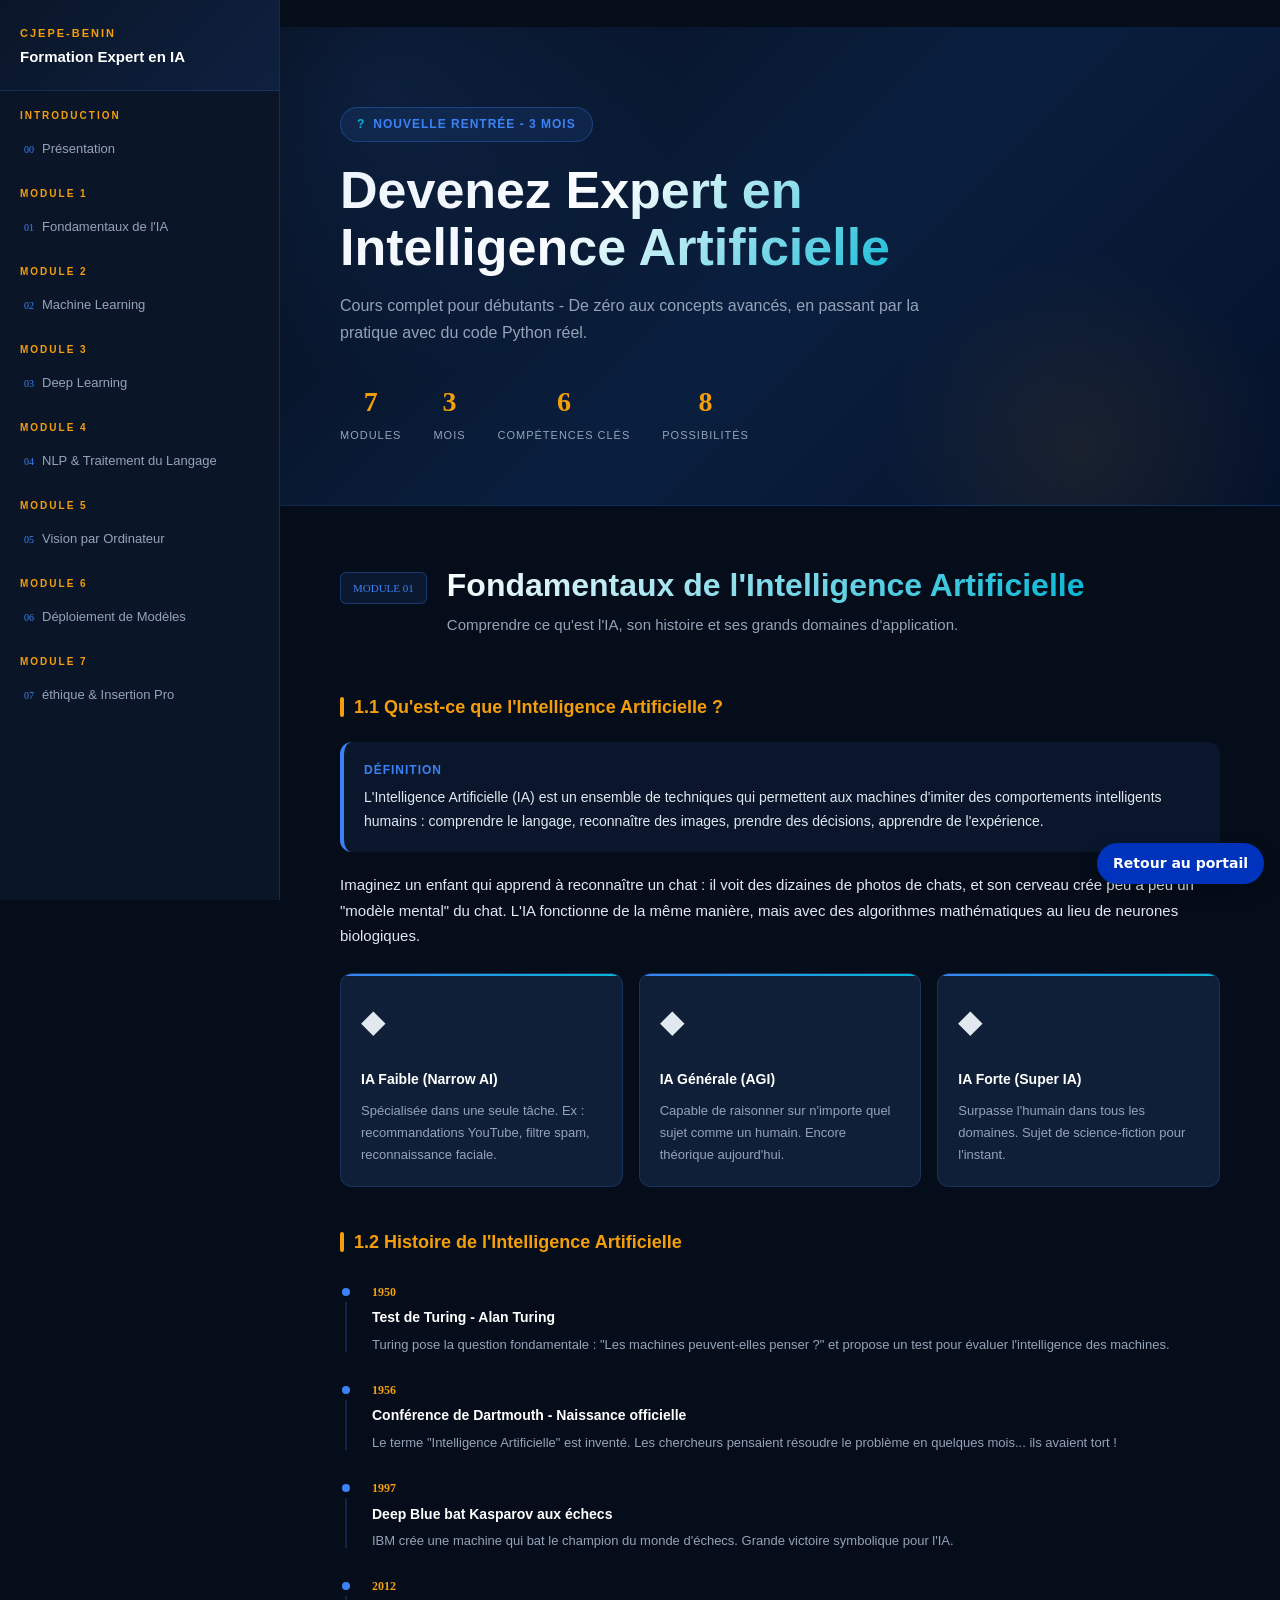
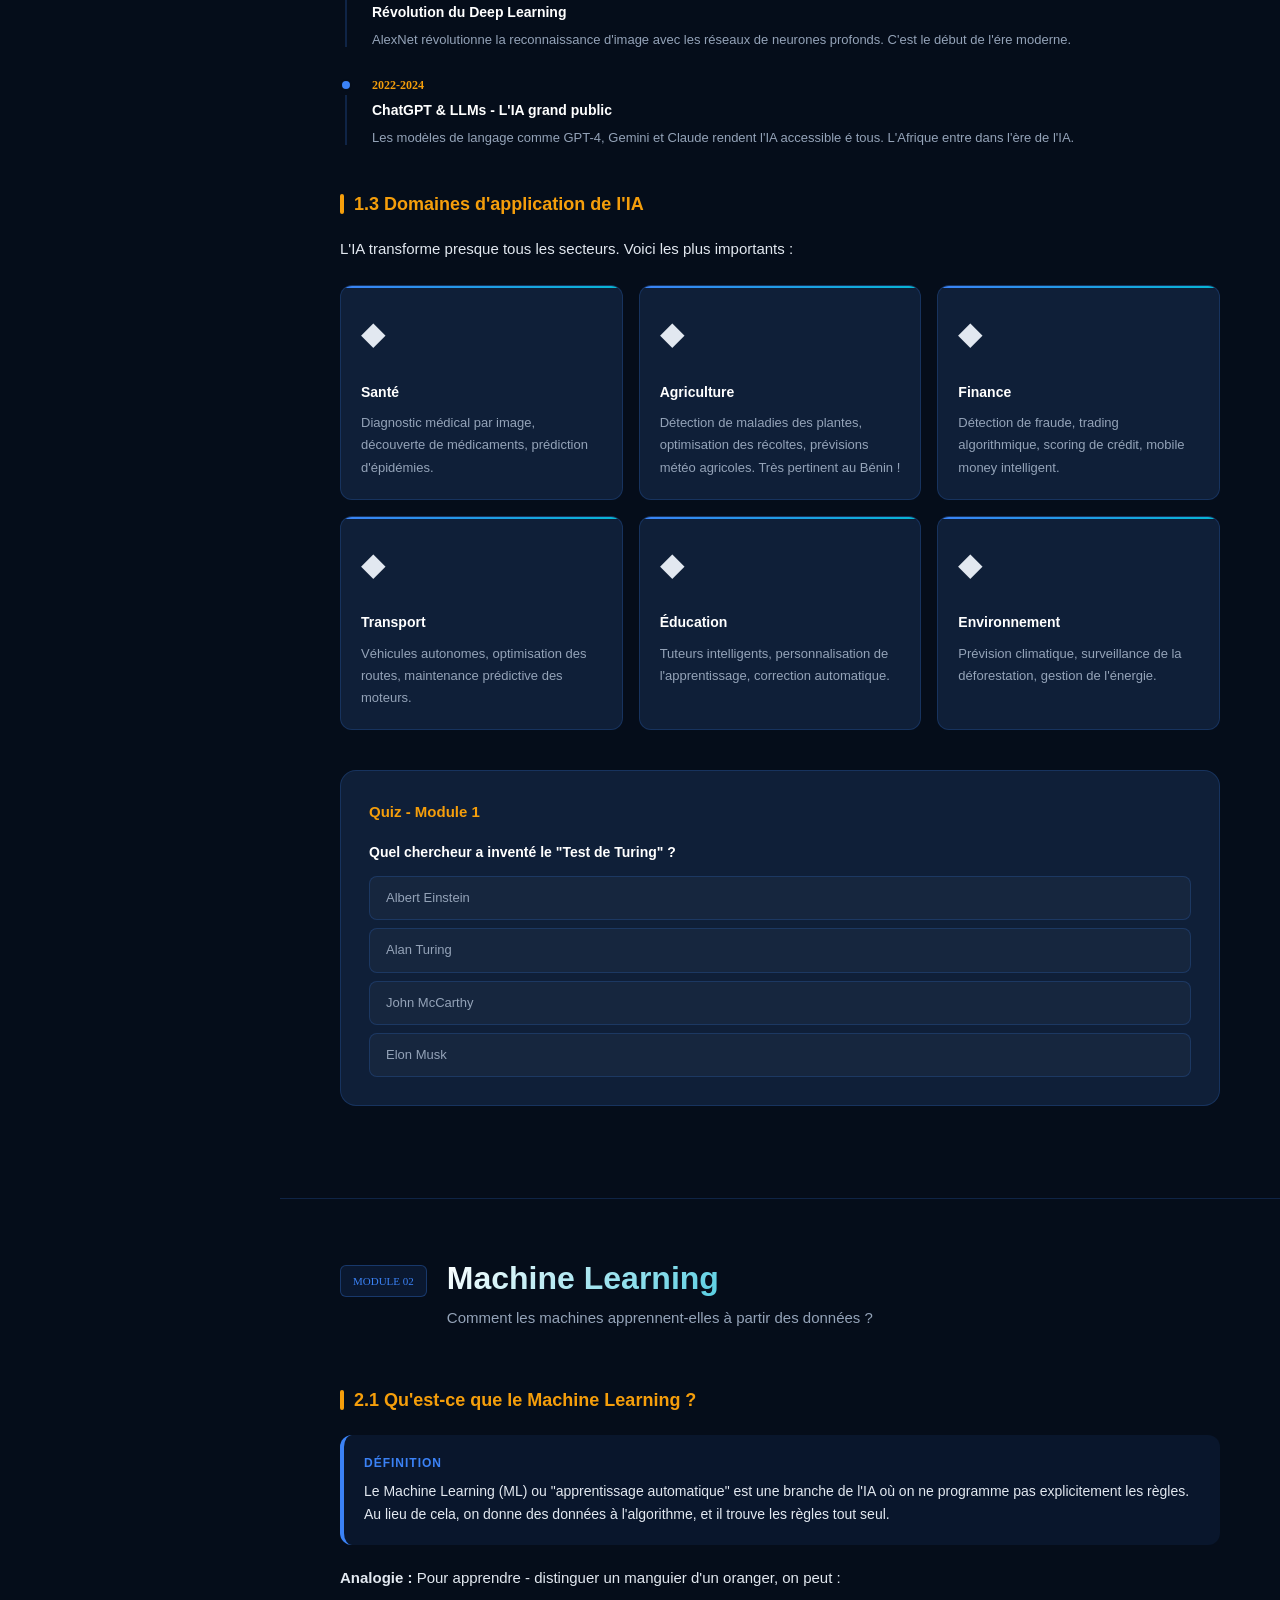
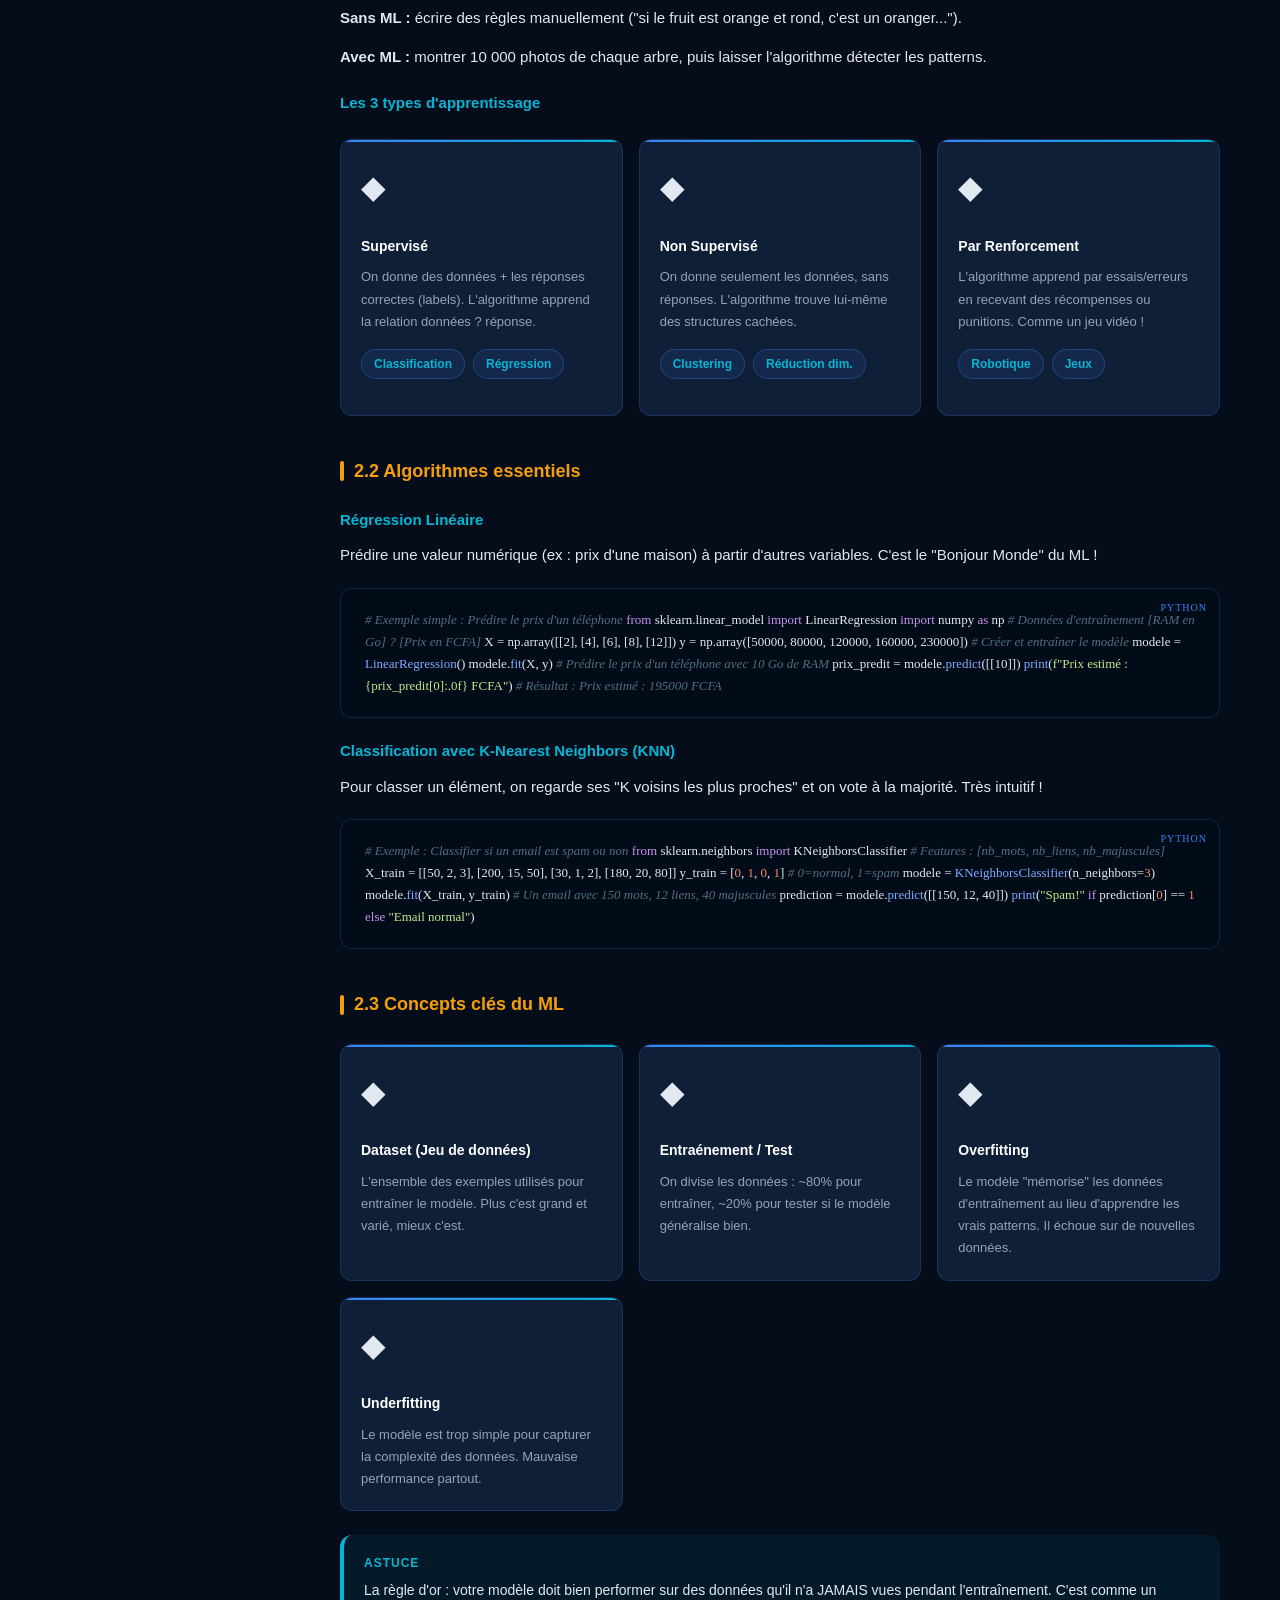
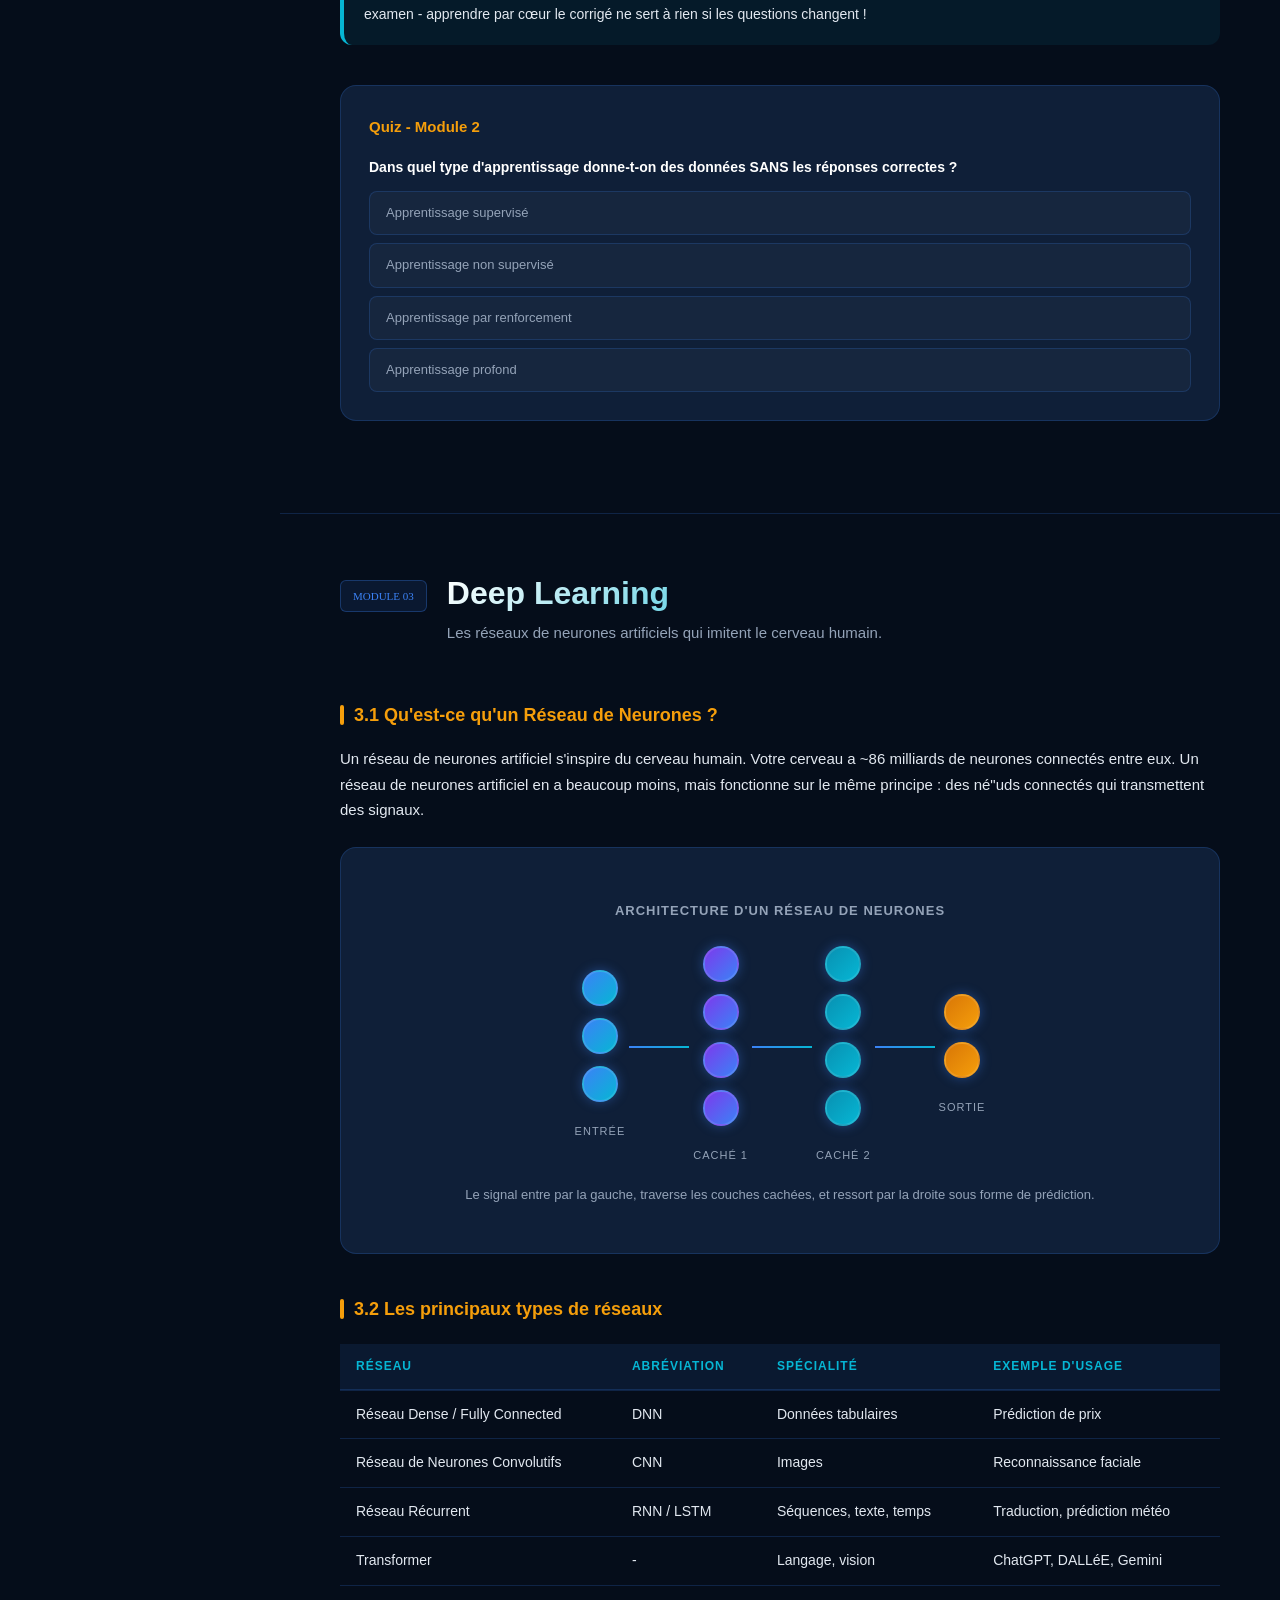
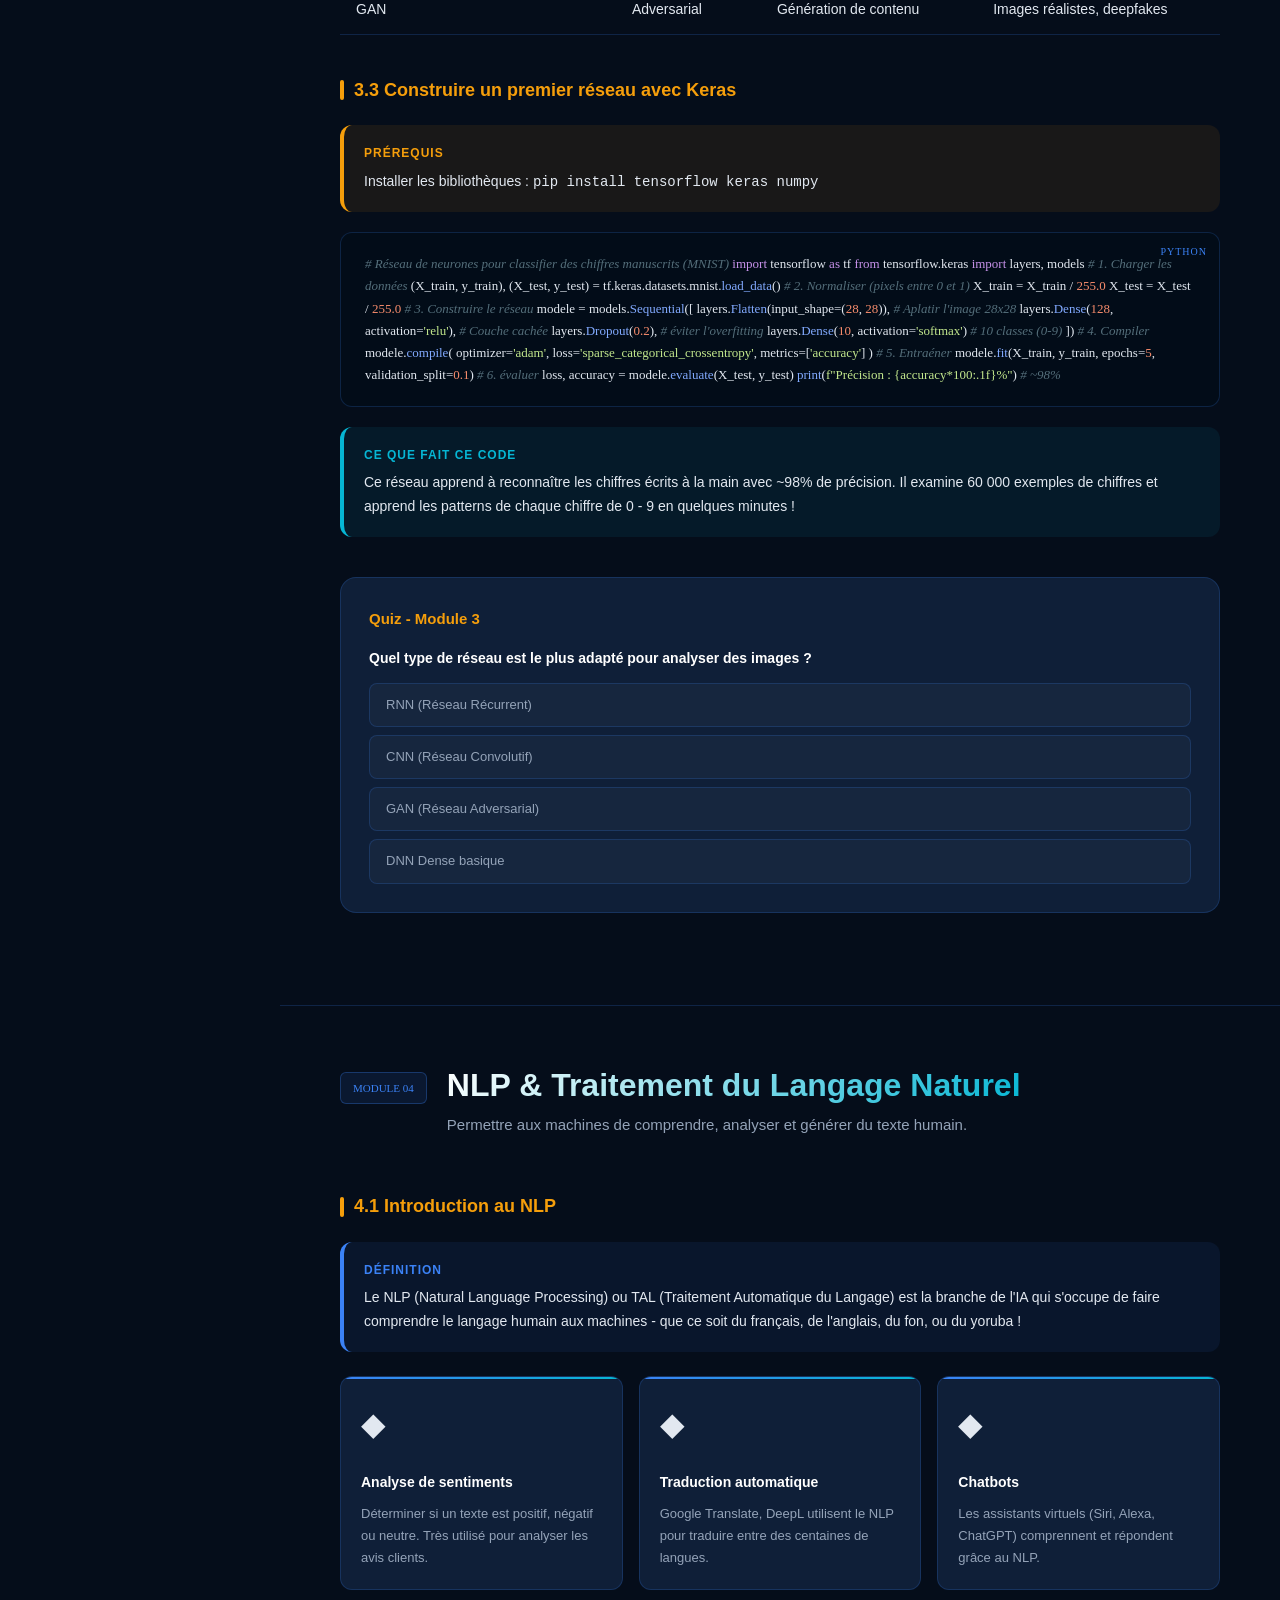
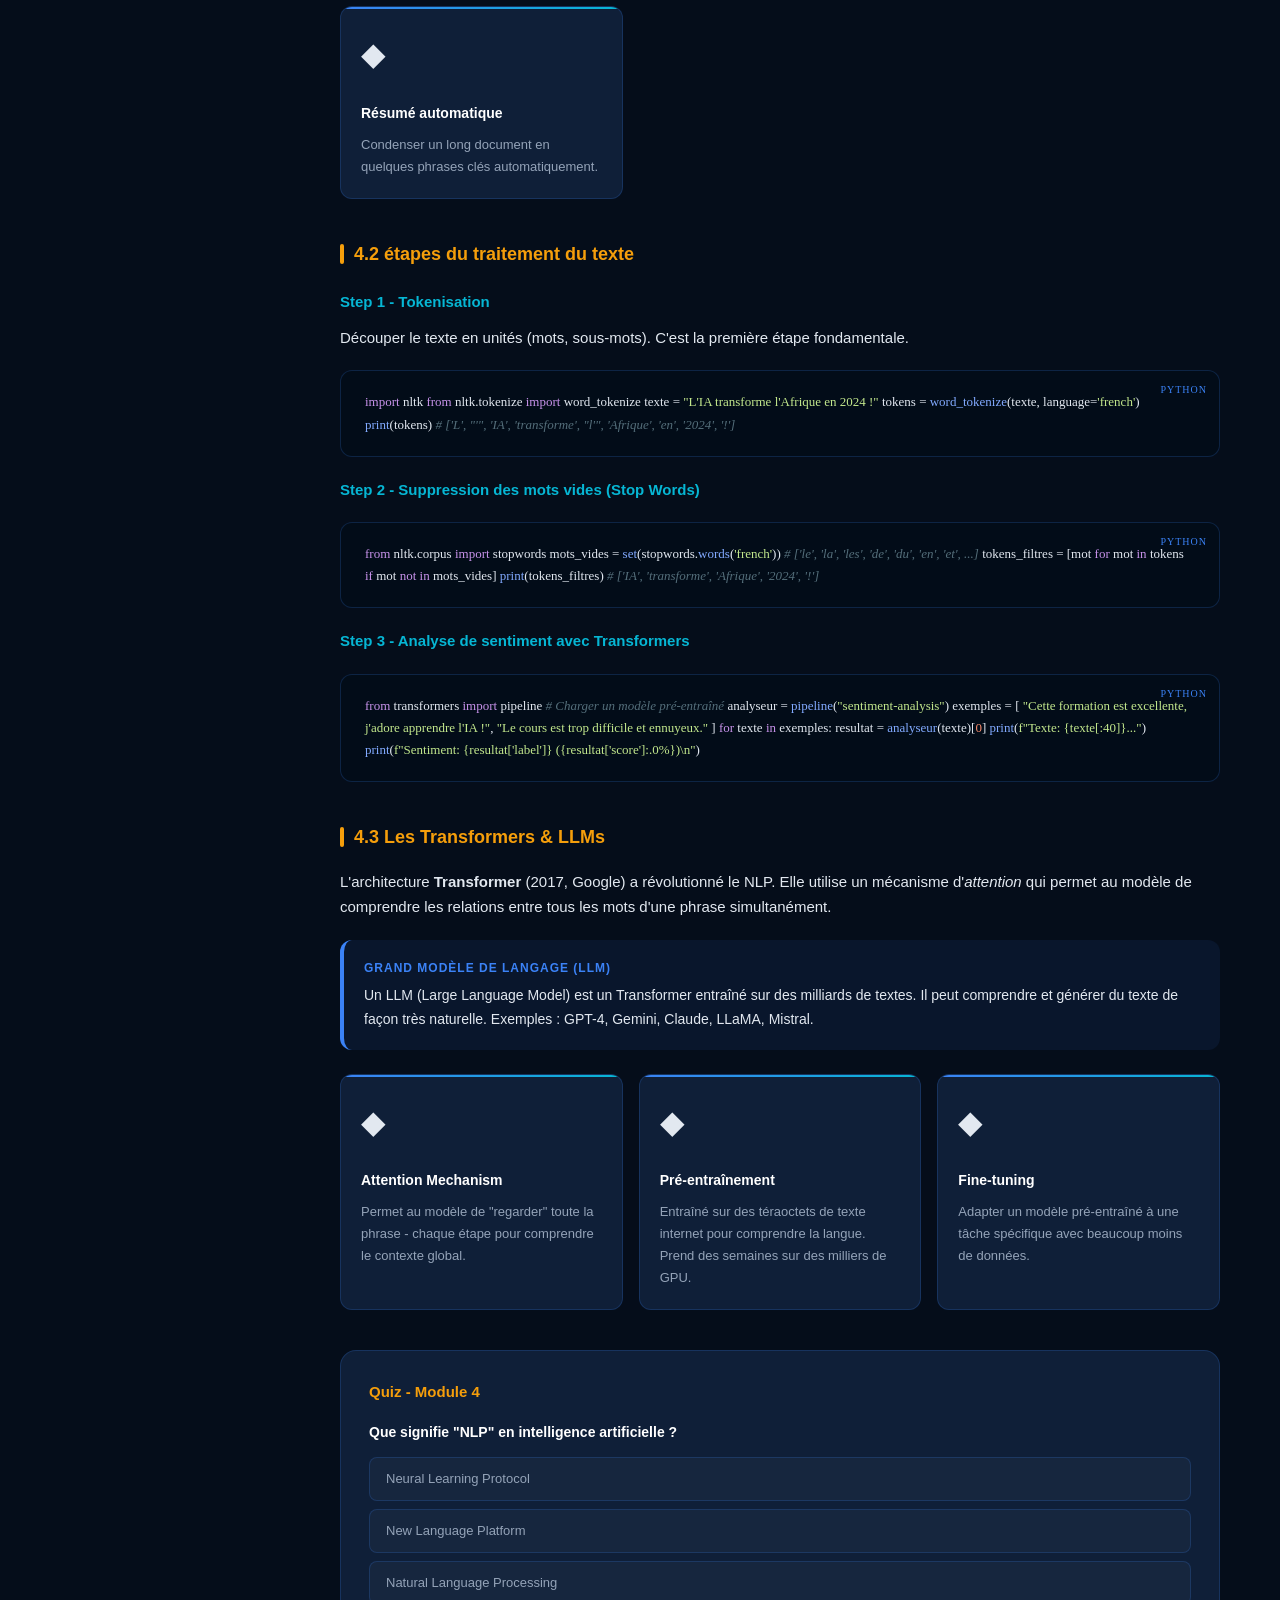
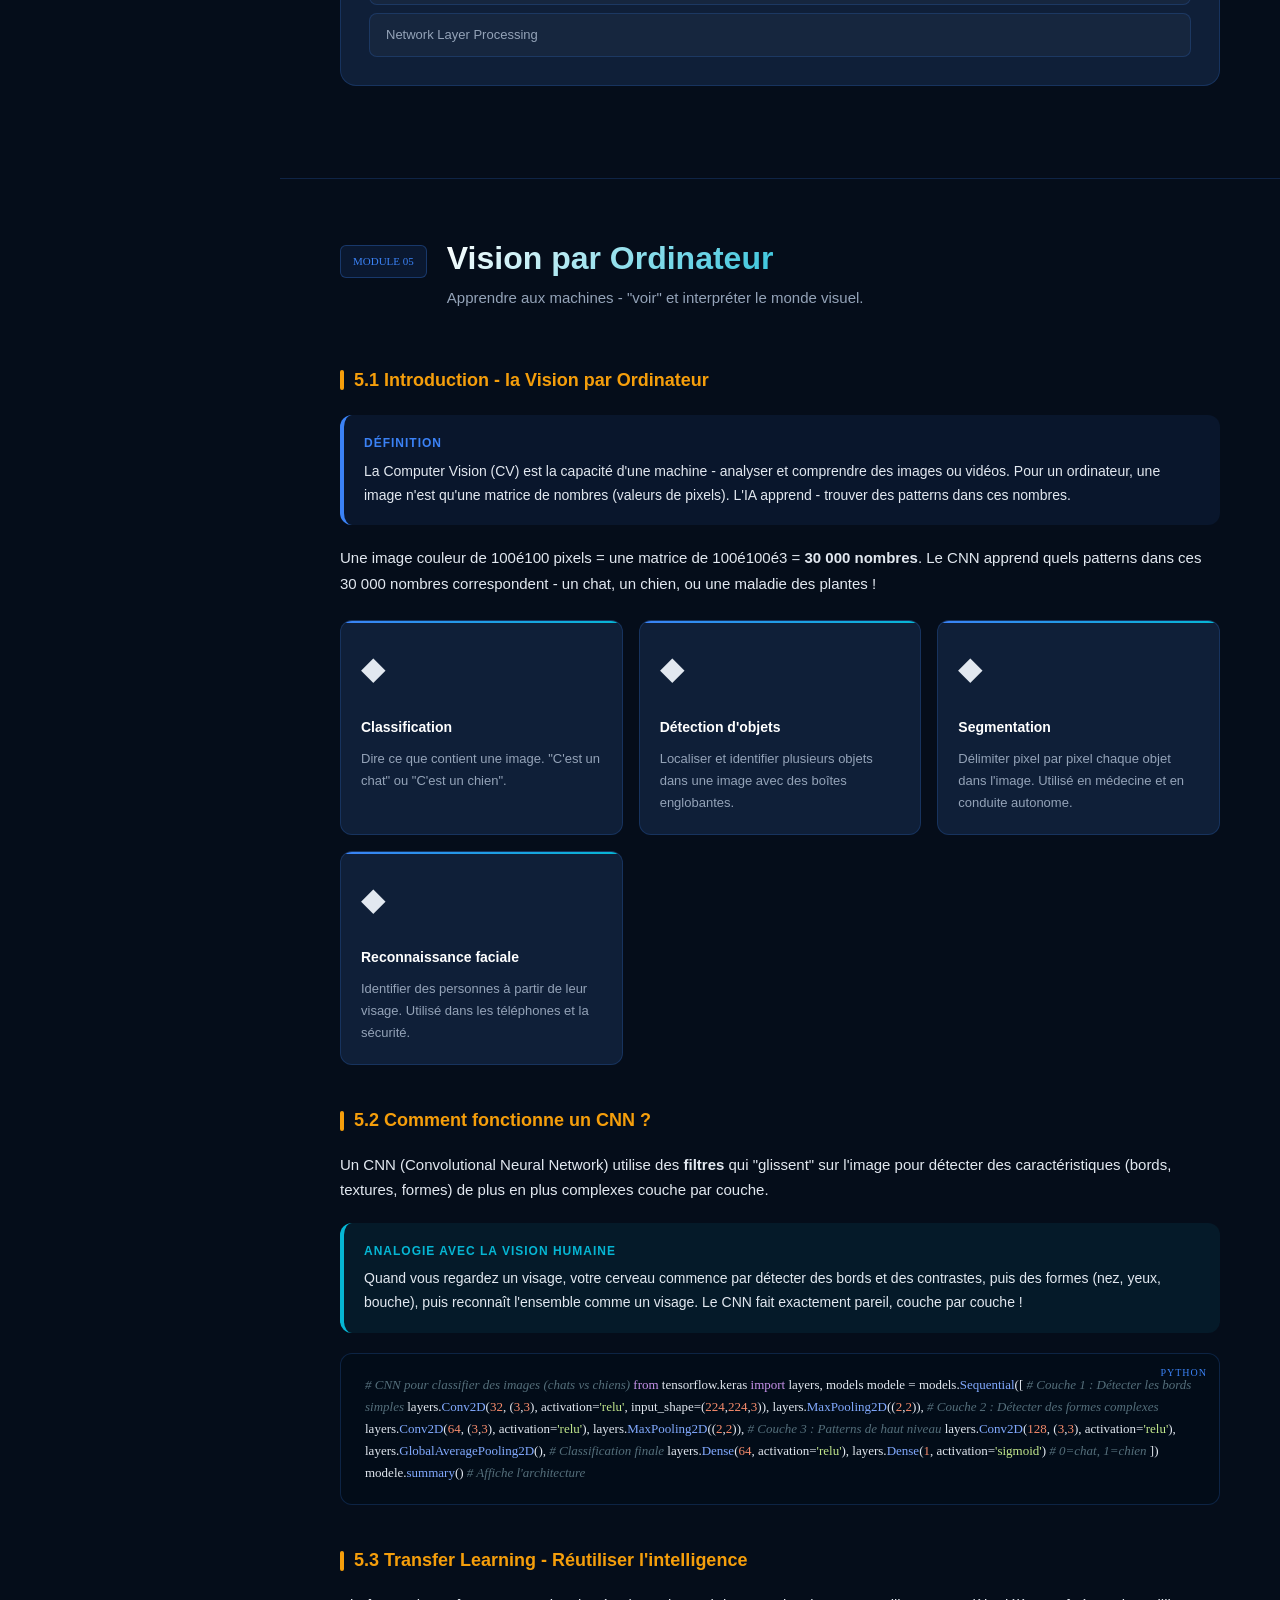
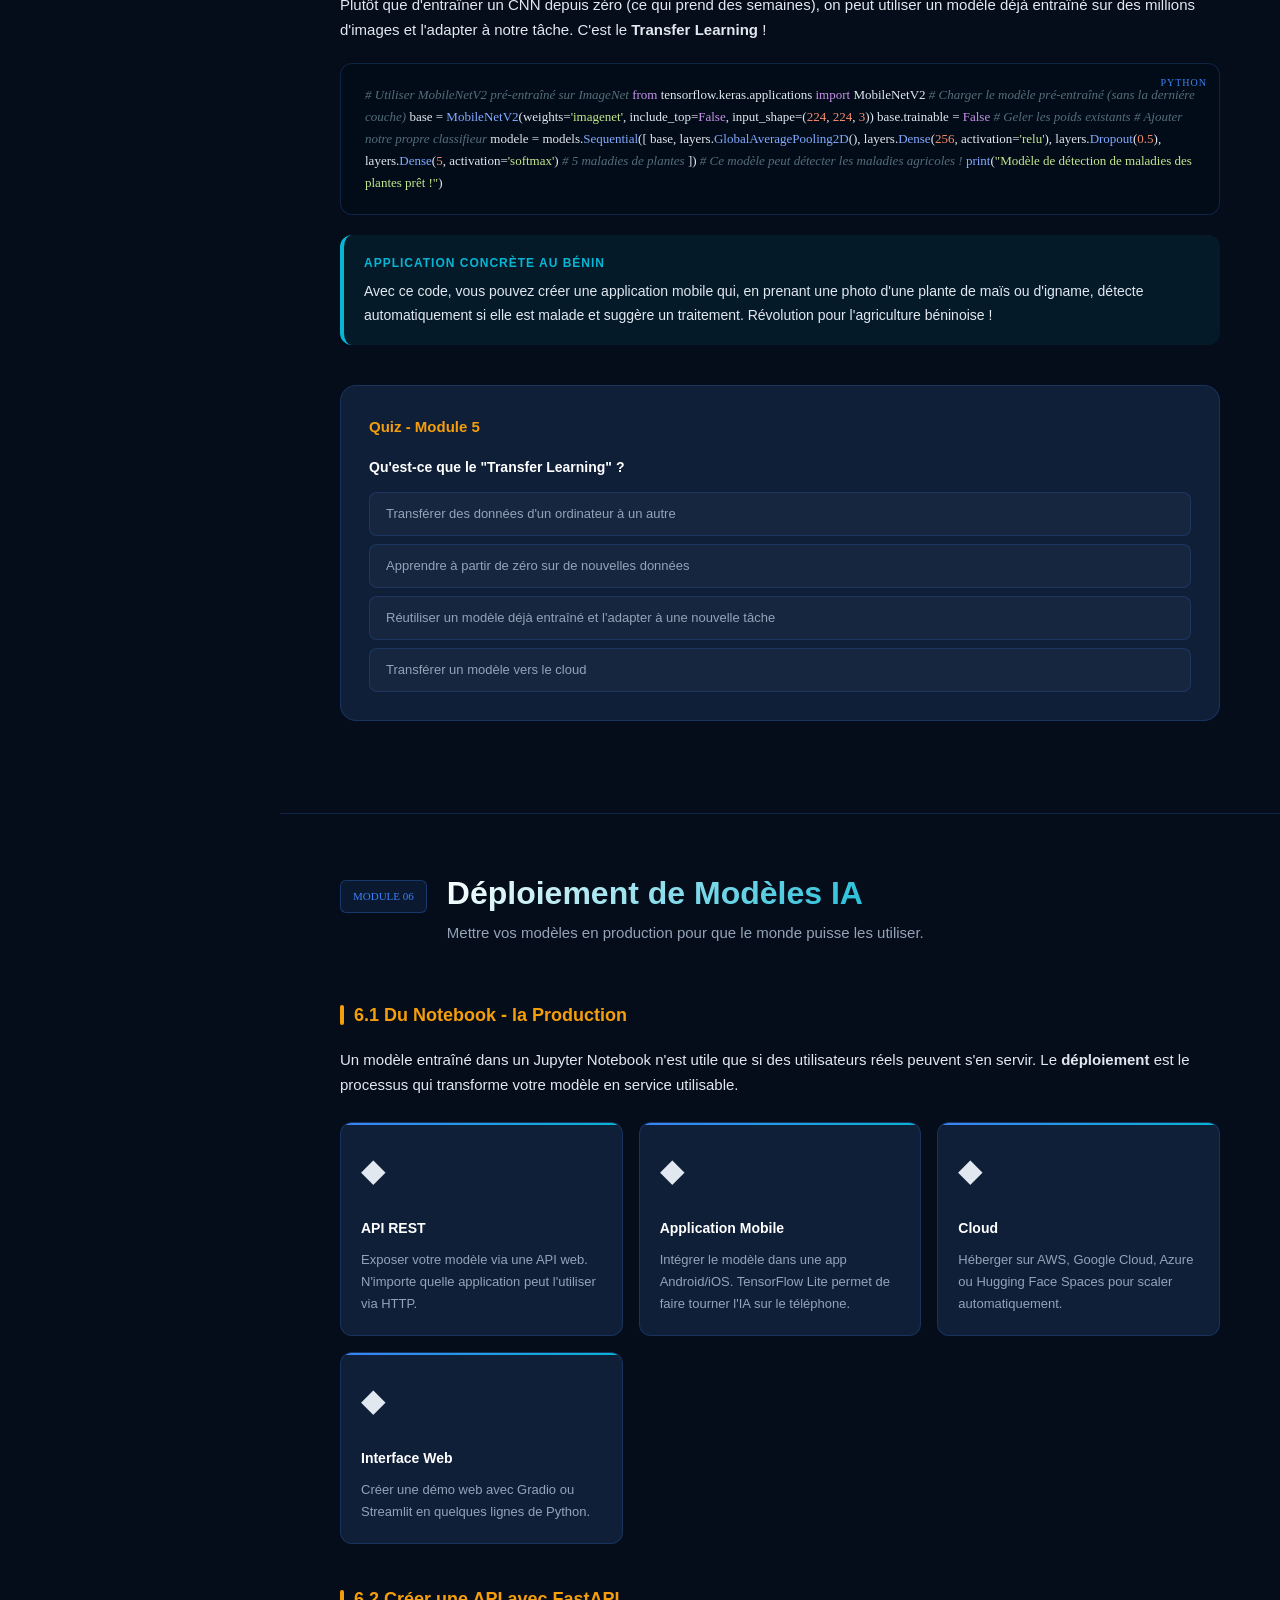
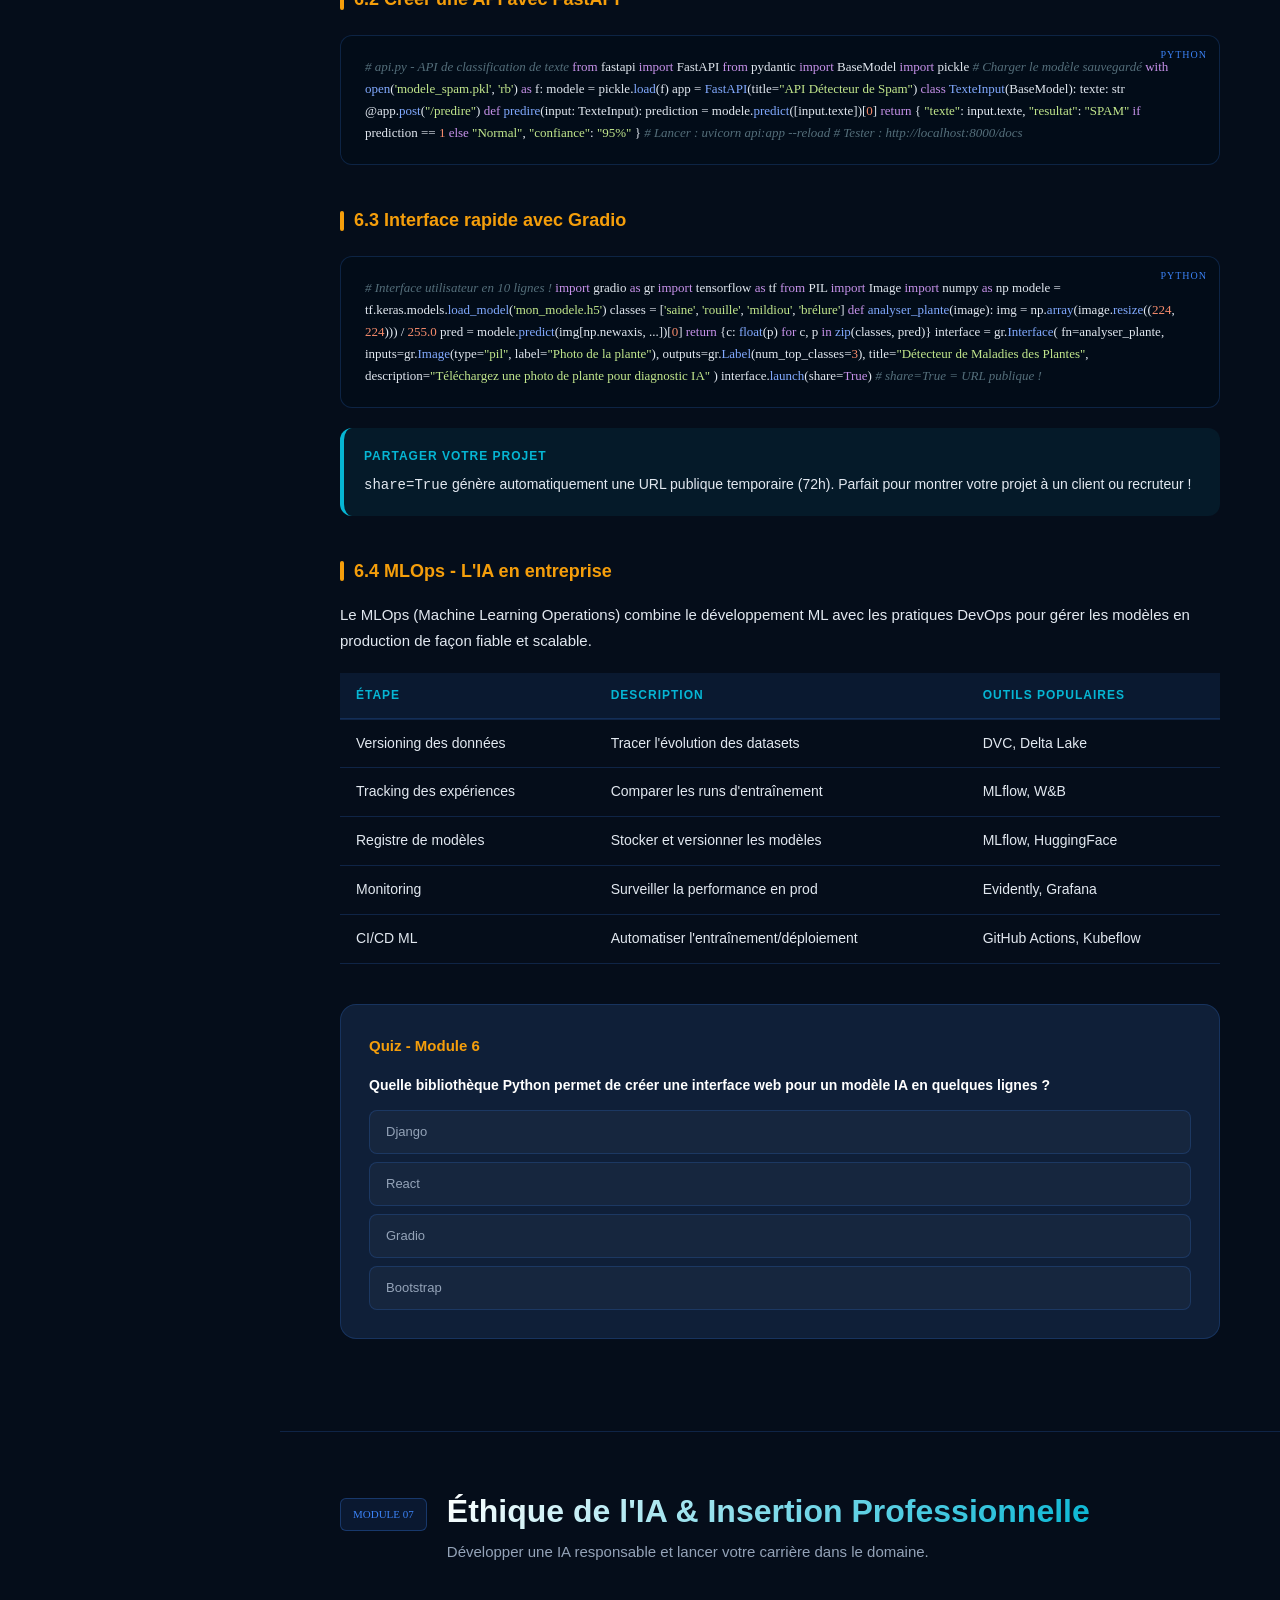
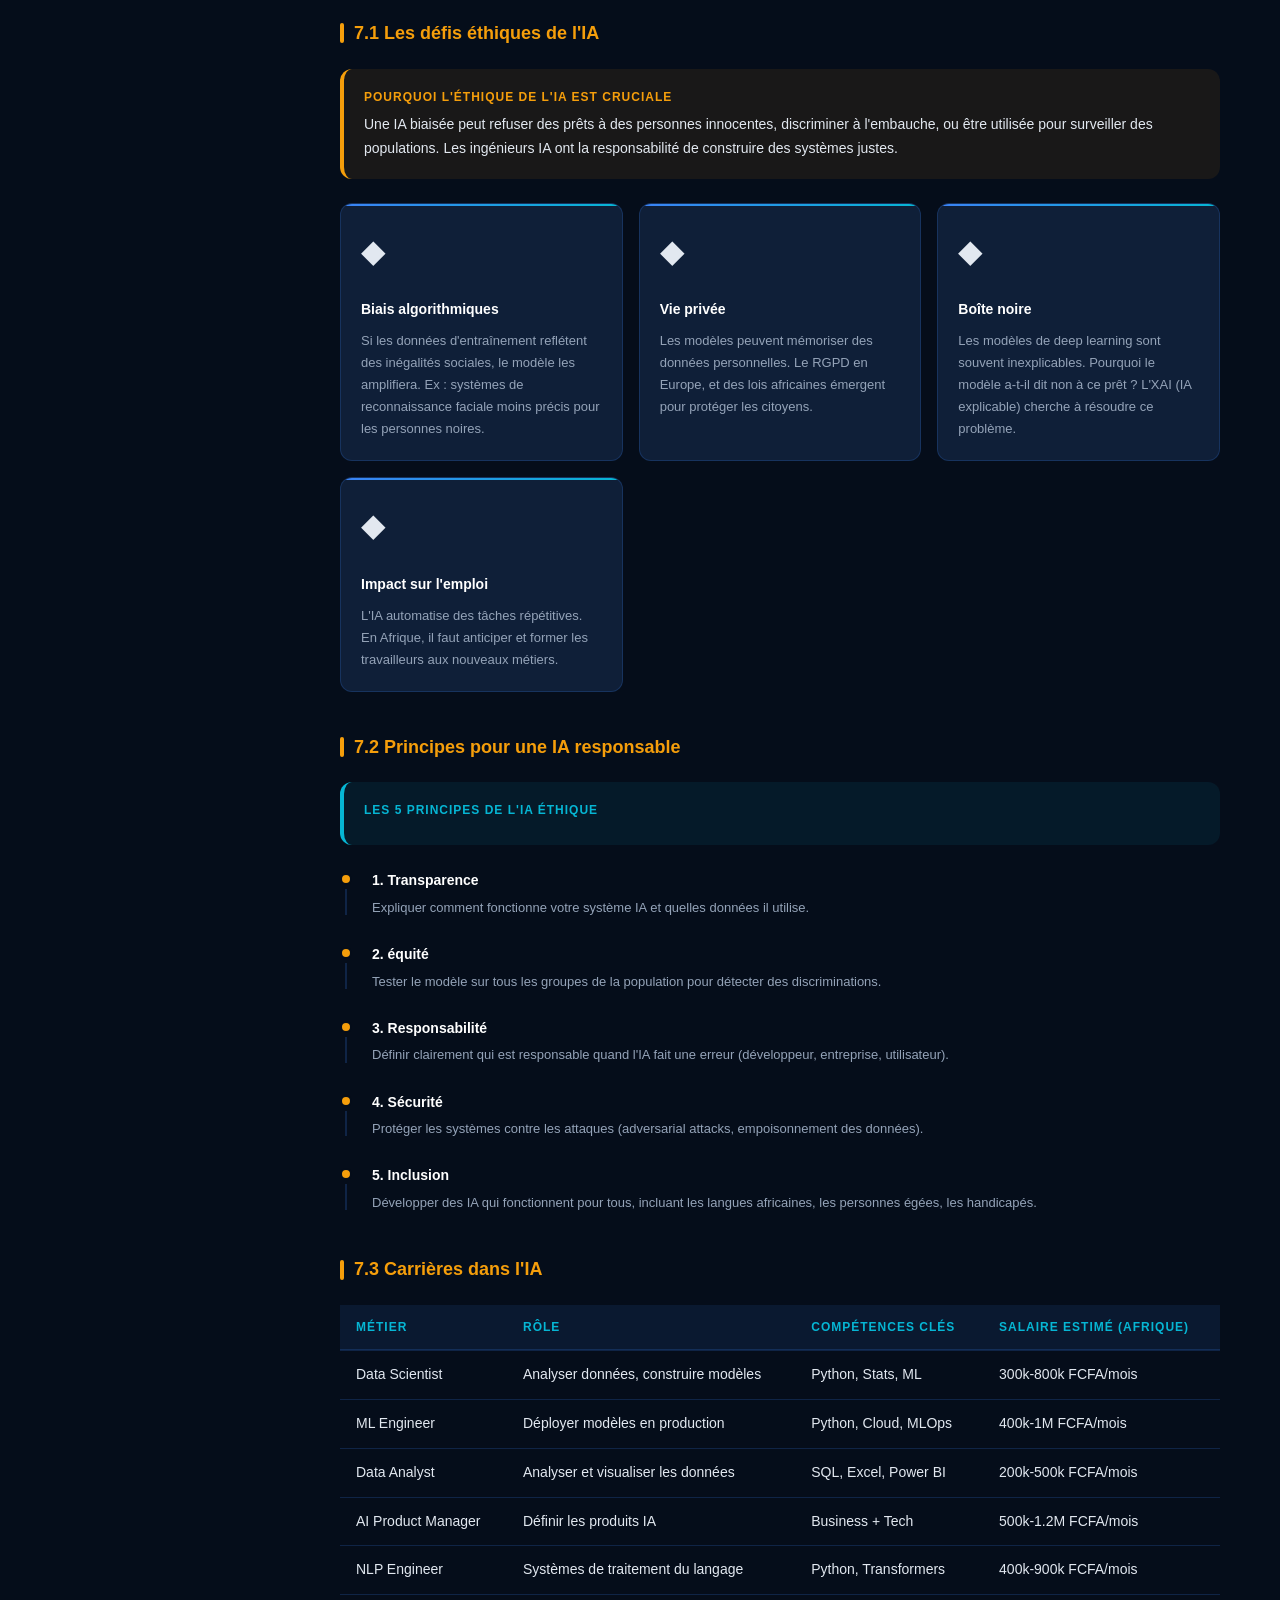
==== Expert en intelligence Artificielle.html @ 2a325fc4 "Initial commit: sources IA + site formation Zéro à Expert Fichiers sources d'origine (Expert en inte" ====
<!DOCTYPE html>
<html lang="fr">
<head>
<meta charset="UTF-8">
<meta name="viewport" content="width=device-width, initial-scale=1.0">
<title>CJEPE-BENIN | Expert en Intelligence Artificielle</title>
<link rel="preload" href="fonts/sora-latin.woff2" as="font" type="font/woff2">
<link rel="preload" href="fonts/space-mono-400-latin.woff2" as="font" type="font/woff2">
<link rel="preload" href="fonts/space-mono-700-latin.woff2" as="font" type="font/woff2">
<style>
 @font-face {
 font-family: 'Sora';
 src: url('fonts/sora-latin.woff2') format('woff2');
 font-style: normal;
 font-weight: 300 800;
 font-display: swap;
 }

 @font-face {
 font-family: 'Space Mono';
 src: url('fonts/space-mono-400-latin.woff2') format('woff2');
 font-style: normal;
 font-weight: 400;
 font-display: swap;
 }

 @font-face {
 font-family: 'Space Mono';
 src: url('fonts/space-mono-700-latin.woff2') format('woff2');
 font-style: normal;
 font-weight: 700;
 font-display: swap;
 }

 :root {
 --bg: #050d1a;
 --surface: #0a1628;
 --card: #0f1f38;
 --accent: #f59e0b;
 --blue: #3b82f6;
 --cyan: #06b6d4;
 --text: #e2e8f0;
 --muted: #94a3b8;
 --border: rgba(59,130,246,0.2);
 --glow: rgba(59,130,246,0.15);
 }

 * { margin:0; padding:0; box-sizing:border-box; }

 body {
 background: var(--bg);
 color: var(--text);
 font-family: 'Sora', sans-serif;
 line-height: 1.7;
 overflow-x: hidden;
 }

 /* SIDEBAR */
 #sidebar {
 position: fixed; top:0; left:0; height:100vh; width:280px;
 background: var(--surface);
 border-right: 1px solid var(--border);
 overflow-y: auto; z-index: 100;
 padding: 0 0 40px 0;
 transition: transform 0.3s;
 }
 #sidebar::-webkit-scrollbar { width:4px; }
 #sidebar::-webkit-scrollbar-thumb { background: var(--blue); border-radius:2px; }

 .sidebar-logo {
 padding: 24px 20px;
 border-bottom: 1px solid var(--border);
 background: linear-gradient(135deg, #0a1628, #0f2040);
 }
 .sidebar-logo .school { font-size:11px; color:var(--accent); font-weight:700; letter-spacing:2px; text-transform:uppercase; }
 .sidebar-logo h2 { font-size:15px; font-weight:800; color:#fff; margin-top:4px; line-height:1.3; }

 .nav-section { padding: 16px 12px 4px; }
 .nav-section-label {
 font-size:10px; font-weight:700; letter-spacing:2px; text-transform:uppercase;
 color: var(--accent); margin-bottom:8px; padding: 0 8px;
 }
 .nav-item {
 display:block; padding:9px 12px; border-radius:8px; text-decoration:none;
 color:var(--muted); font-size:13px; font-weight:500;
 transition: all 0.2s; cursor:pointer; border:none; background:none; width:100%; text-align:left;
 }
 .nav-item:hover, .nav-item.active {
 background: var(--glow); color:#fff; border-left:3px solid var(--blue);
 padding-left:9px;
 }
 .nav-item .num { font-family:'Space Mono'; font-size:10px; color:var(--blue); margin-right:8px; }

 /* MAIN */
 #main {
 margin-left: 280px;
 min-height: 100vh;
 }

 /* HERO */
 .hero {
 background: linear-gradient(135deg, #050d1a 0%, #0a1f3f 50%, #05122a 100%);
 padding: 80px 60px 60px;
 position:relative; overflow:hidden;
 border-bottom: 1px solid var(--border);
 }
 .hero::before {
 content:'';
 position:absolute; top:-50%; left:-20%; width:600px; height:600px;
 background: radial-gradient(circle, rgba(59,130,246,0.12) 0%, transparent 70%);
 pointer-events:none;
 }
 .hero::after {
 content:'';
 position:absolute; bottom:-30%; right:0; width:400px; height:400px;
 background: radial-gradient(circle, rgba(245,158,11,0.08) 0%, transparent 70%);
 pointer-events:none;
 }
 .hero-badge {
 display:inline-flex; align-items:center; gap:8px;
 background: rgba(59,130,246,0.1); border:1px solid rgba(59,130,246,0.3);
 padding:6px 16px; border-radius:50px; font-size:12px; color:var(--blue);
 font-weight:600; letter-spacing:1px; text-transform:uppercase; margin-bottom:20px;
 }
 .hero-badge::before { content:'?'; color:var(--cyan); animation: pulse 2s infinite; }
 @keyframes pulse { 0%,100%{opacity:1} 50%{opacity:0.3} }

 .hero h1 {
 font-size: clamp(32px,5vw,52px); font-weight:800; line-height:1.1;
 background: linear-gradient(135deg, #fff 30%, var(--cyan) 70%, var(--blue));
 -webkit-background-clip:text; -webkit-text-fill-color:transparent;
 margin-bottom:16px;
 }
 .hero p { font-size:16px; color:var(--muted); max-width:600px; margin-bottom:32px; }
 .hero-stats {
 display:flex; gap:32px; flex-wrap:wrap;
 }
 .stat { text-align:center; }
 .stat .val { font-size:28px; font-weight:800; color:var(--accent); font-family:'Space Mono'; }
 .stat .lbl { font-size:11px; color:var(--muted); text-transform:uppercase; letter-spacing:1px; }

 /* -- CONTENT -- */
 #content { padding: 0; }

 .module {
 padding: 60px;
 border-bottom: 1px solid var(--border);
 animation: fadeIn 0.5s ease;
 }
 @keyframes fadeIn { from{opacity:0;transform:translateY(20px)} to{opacity:1;transform:none} }

 .module-header {
 display:flex; align-items:flex-start; gap:20px; margin-bottom:40px;
 }
 .module-num {
 font-family:'Space Mono'; font-size:11px; color:var(--blue);
 background: rgba(59,130,246,0.1); border:1px solid rgba(59,130,246,0.3);
 padding:6px 12px; border-radius:6px; white-space:nowrap; margin-top:6px;
 }
 .module h2 {
 font-size:clamp(22px,3vw,32px); font-weight:800;
 background: linear-gradient(135deg, #fff, var(--cyan));
 -webkit-background-clip:text; -webkit-text-fill-color:transparent;
 line-height:1.2;
 }
 .module-subtitle { color:var(--muted); font-size:15px; margin-top:8px; }

 /* Sections dans le module */
 .section { margin-bottom:40px; }
 .section h3 {
 font-size:18px; font-weight:700; color:var(--accent);
 margin-bottom:16px; display:flex; align-items:center; gap:10px;
 }
 .section h3::before {
 content:''; width:4px; height:20px; background:var(--accent); border-radius:2px; display:block;
 }
 .section h4 { font-size:15px; font-weight:600; color:var(--cyan); margin:20px 0 10px; }

 p { margin-bottom:14px; color:var(--text); font-size:15px; }

 /* Cards */
 .cards { display:grid; grid-template-columns:repeat(auto-fit,minmax(240px,1fr)); gap:16px; margin:24px 0; }
 .card {
 background:var(--card); border:1px solid var(--border);
 border-radius:12px; padding:20px;
 transition: all 0.3s;
 position:relative; overflow:hidden;
 }
 .card::before {
 content:''; position:absolute; top:0; left:0; right:0; height:2px;
 background: linear-gradient(90deg, var(--blue), var(--cyan));
 }
 .card:hover { transform:translateY(-4px); border-color:var(--blue); box-shadow:0 12px 40px rgba(59,130,246,0.15); }
 .card-icon { font-size:32px; margin-bottom:12px; }
 .card h4 { font-size:14px; font-weight:700; color:#fff; margin-bottom:8px; }
 .card p { font-size:13px; color:var(--muted); margin:0; }

 /* Code blocks */
 .code-block {
 background: #020c18; border:1px solid var(--border);
 border-radius:12px; padding:20px 24px; margin:20px 0;
 font-family:'Space Mono'; font-size:13px; overflow-x:auto;
 position:relative;
 }
 .code-block::before {
 content:attr(data-lang); position:absolute; top:10px; right:12px;
 font-size:10px; color:var(--blue); text-transform:uppercase; letter-spacing:1px;
 }
 .code-block .kw { color:#c792ea; }
 .code-block .str { color:#c3e88d; }
 .code-block .num { color:#f78c6c; }
 .code-block .cm { color:#546e7a; font-style:italic; }
 .code-block .fn { color:#82aaff; }

 /* Quiz */
 .quiz {
 background: var(--card); border:1px solid var(--border);
 border-radius:16px; padding:28px; margin:32px 0;
 }
 .quiz h4 { font-size:15px; font-weight:700; color:var(--accent); margin-bottom:16px; }
 .quiz-q { font-size:14px; color:#fff; font-weight:600; margin-bottom:12px; }
 .quiz-options { display:flex; flex-direction:column; gap:8px; }
 .quiz-opt {
 background: rgba(255,255,255,0.03); border:1px solid var(--border);
 border-radius:8px; padding:10px 16px; cursor:pointer;
 font-size:13px; color:var(--muted); transition:all 0.2s;
 user-select:none;
 }
 .quiz-opt:hover { border-color:var(--blue); color:#fff; background:rgba(59,130,246,0.08); }
 .quiz-opt.correct { border-color:#22c55e; background:rgba(34,197,94,0.1); color:#22c55e; }
 .quiz-opt.wrong { border-color:#ef4444; background:rgba(239,68,68,0.1); color:#ef4444; }
 .quiz-feedback { font-size:13px; margin-top:12px; display:none; padding:10px; border-radius:8px; }

 /* Info boxes */
 .info-box {
 border-radius:12px; padding:18px 20px; margin:20px 0;
 border-left:4px solid;
 font-size:14px;
 }
 .info-box.tip { background:rgba(6,182,212,0.08); border-color:var(--cyan); }
 .info-box.warn { background:rgba(245,158,11,0.08); border-color:var(--accent); }
 .info-box.def { background:rgba(59,130,246,0.08); border-color:var(--blue); }
 .info-box strong { display:block; margin-bottom:6px; font-size:12px; text-transform:uppercase; letter-spacing:1px; }
 .info-box.tip strong { color:var(--cyan); }
 .info-box.warn strong { color:var(--accent); }
 .info-box.def strong { color:var(--blue); }

 /* Timeline */
 .timeline { margin:24px 0; }
 .tl-item { display:flex; gap:20px; margin-bottom:24px; }
 .tl-line { display:flex; flex-direction:column; align-items:center; }
 .tl-dot { width:12px; height:12px; border-radius:50%; background:var(--blue); border:2px solid var(--bg); flex-shrink:0; margin-top:4px; }
 .tl-bar { width:2px; flex:1; background:var(--border); margin:4px 0; }
 .tl-content { flex:1; }
 .tl-year { font-family:'Space Mono'; font-size:12px; color:var(--accent); font-weight:700; margin-bottom:4px; }
 .tl-title { font-size:14px; font-weight:600; color:#fff; margin-bottom:4px; }
 .tl-desc { font-size:13px; color:var(--muted); }

 /* Table */
 table { width:100%; border-collapse:collapse; margin:20px 0; font-size:14px; }
 th { background:rgba(59,130,246,0.1); color:var(--cyan); font-weight:700; padding:12px 16px; text-align:left; border-bottom:2px solid var(--border); font-size:12px; text-transform:uppercase; letter-spacing:1px; }
 td { padding:12px 16px; border-bottom:1px solid var(--border); color:var(--text); }
 tr:hover td { background:rgba(255,255,255,0.02); }

 /* Schema NN */
 .nn-diagram {
 background:var(--card); border:1px solid var(--border);
 border-radius:16px; padding:32px; text-align:center; margin:24px 0;
 }
 .nn-layers { display:flex; align-items:center; justify-content:center; gap:0; }
 .nn-layer { display:flex; flex-direction:column; align-items:center; gap:12px; }
 .nn-label { font-size:11px; color:var(--muted); margin-top:8px; text-transform:uppercase; letter-spacing:1px; }
 .nn-node {
 width:36px; height:36px; border-radius:50%;
 background: linear-gradient(135deg, var(--blue), var(--cyan));
 border:2px solid rgba(255,255,255,0.1);
 box-shadow:0 0 12px rgba(59,130,246,0.4);
 }
 .nn-arrow { width:60px; height:2px; background:linear-gradient(90deg,var(--blue),var(--cyan)); margin:0 4px; position:relative; top:-8px; }

 /* Pill tags */
 .tags { display:flex; flex-wrap:wrap; gap:8px; margin:16px 0; }
 .tag {
 padding:4px 12px; border-radius:50px; font-size:12px; font-weight:600;
 background:rgba(59,130,246,0.1); border:1px solid rgba(59,130,246,0.3); color:var(--cyan);
 }
 .tag.orange { background:rgba(245,158,11,0.1); border-color:rgba(245,158,11,0.3); color:var(--accent); }
 .tag.green { background:rgba(34,197,94,0.1); border-color:rgba(34,197,94,0.3); color:#4ade80; }

 /* Progress bar */
 .progress-bar { background:rgba(255,255,255,0.05); border-radius:50px; height:8px; margin:8px 0 20px; overflow:hidden; }
 .progress-fill { height:100%; border-radius:50px; background:linear-gradient(90deg,var(--blue),var(--cyan)); transition:width 1s ease; }

 /* Mobile menu button */
 #menu-btn {
 display:none; position:fixed; top:16px; left:16px; z-index:200;
 background:var(--surface); border:1px solid var(--border);
 color:#fff; padding:10px; border-radius:8px; cursor:pointer; font-size:18px;
 }

 /* Responsive */
 @media(max-width:768px){
 #sidebar { transform:translateX(-100%); }
 #sidebar.open { transform:none; }
 #main { margin-left:0; }
 .hero, .module { padding:40px 24px; }
 #menu-btn { display:block; }
 .hero-stats { gap:20px; }
 .nn-arrow { width:30px; }
 }

 /* Back to top */
 .back-top {
 display:block; width:fit-content; margin:0 auto;
 color:var(--muted); font-size:13px; text-decoration:none;
 padding:12px 24px; border:1px solid var(--border); border-radius:8px;
 transition:all 0.2s;
 }
 .back-top:hover { color:#fff; border-color:var(--blue); }

 /* Footer */
 footer {
 padding:40px 60px; text-align:center;
 border-top:1px solid var(--border);
 color:var(--muted); font-size:13px;
 }
 footer strong { color:var(--accent); }
</style>
 <link rel="stylesheet" href="charte-cjepe.css" />
</head>
<body>
<div id="topBackBar"><a href="index.html">&#8592; Retour à l'accueil</a></div>

<button id="menu-btn" onclick="toggleSidebar()">?</button>

<!-- SIDEBAR -->
<nav id="sidebar">
 <div class="sidebar-logo">
 <div class="school">CJEPE-BENIN</div>
 <h2>Formation Expert en IA</h2>
 </div>

 <div class="nav-section">
 <div class="nav-section-label">Introduction</div>
 <button class="nav-item active" onclick="scrollTo('module-0')"><span class="num">00</span>Présentation</button>
 </div>

 <div class="nav-section">
 <div class="nav-section-label">Module 1</div>
 <button class="nav-item" onclick="scrollTo('module-1')"><span class="num">01</span>Fondamentaux de l'IA</button>
 </div>

 <div class="nav-section">
 <div class="nav-section-label">Module 2</div>
 <button class="nav-item" onclick="scrollTo('module-2')"><span class="num">02</span>Machine Learning</button>
 </div>

 <div class="nav-section">
 <div class="nav-section-label">Module 3</div>
 <button class="nav-item" onclick="scrollTo('module-3')"><span class="num">03</span>Deep Learning</button>
 </div>

 <div class="nav-section">
 <div class="nav-section-label">Module 4</div>
 <button class="nav-item" onclick="scrollTo('module-4')"><span class="num">04</span>NLP & Traitement du Langage</button>
 </div>

 <div class="nav-section">
 <div class="nav-section-label">Module 5</div>
 <button class="nav-item" onclick="scrollTo('module-5')"><span class="num">05</span>Vision par Ordinateur</button>
 </div>

 <div class="nav-section">
 <div class="nav-section-label">Module 6</div>
 <button class="nav-item" onclick="scrollTo('module-6')"><span class="num">06</span>Déploiement de Modèles</button>
 </div>

 <div class="nav-section">
 <div class="nav-section-label">Module 7</div>
 <button class="nav-item" onclick="scrollTo('module-7')"><span class="num">07</span>éthique & Insertion Pro</button>
 </div>
</nav>

<!-- MAIN -->
<main id="main">

 <!-- HERO -->
 <div class="hero" id="module-0">
 <div class="hero-badge">Nouvelle Rentrée - 3 Mois</div>
 <h1>Devenez Expert en<br>Intelligence Artificielle</h1>
 <p>Cours complet pour débutants - De zéro aux concepts avancés, en passant par la pratique avec du code Python réel.</p>
 <div class="hero-stats">
 <div class="stat"><div class="val">7</div><div class="lbl">Modules</div></div>
 <div class="stat"><div class="val">3</div><div class="lbl">Mois</div></div>
 <div class="stat"><div class="val">6</div><div class="lbl">Compétences clés</div></div>
 <div class="stat"><div class="val">8</div><div class="lbl">Possibilités</div></div>
 </div>
 </div>

 <div id="content">

 <!-- MODULE 1 - FONDAMENTAUX DE L'IA -->
 <div class="module" id="module-1">
 <div class="module-header">
 <div class="module-num">MODULE 01</div>
 <div>
 <h2>Fondamentaux de l'Intelligence Artificielle</h2>
 <p class="module-subtitle">Comprendre ce qu'est l'IA, son histoire et ses grands domaines d'application.</p>
 </div>
 </div>

 <!-- 1.1 -->
 <div class="section">
 <h3>1.1 Qu'est-ce que l'Intelligence Artificielle ?</h3>

 <div class="info-box def">
 <strong>Définition</strong>
 L'Intelligence Artificielle (IA) est un ensemble de techniques qui permettent aux machines d'imiter des comportements intelligents humains : comprendre le langage, reconnaître des images, prendre des décisions, apprendre de l'expérience.
 </div>

 <p>Imaginez un enfant qui apprend à reconnaître un chat : il voit des dizaines de photos de chats, et son cerveau crée peu à peu un "modèle mental" du chat. L'IA fonctionne de la même manière, mais avec des algorithmes mathématiques au lieu de neurones biologiques.</p>

 <div class="cards">
 <div class="card">
 <div class="card-icon">◆</div>
 <h4>IA Faible (Narrow AI)</h4>
 <p>Spécialisée dans une seule tâche. Ex : recommandations YouTube, filtre spam, reconnaissance faciale.</p>
 </div>
 <div class="card">
 <div class="card-icon">◆</div>
 <h4>IA Générale (AGI)</h4>
 <p>Capable de raisonner sur n'importe quel sujet comme un humain. Encore théorique aujourd'hui.</p>
 </div>
 <div class="card">
 <div class="card-icon">◆</div>
 <h4>IA Forte (Super IA)</h4>
 <p>Surpasse l'humain dans tous les domaines. Sujet de science-fiction pour l'instant.</p>
 </div>
 </div>
 </div>

 <!-- 1.2 -->
 <div class="section">
 <h3>1.2 Histoire de l'Intelligence Artificielle</h3>

 <div class="timeline">
 <div class="tl-item">
 <div class="tl-line"><div class="tl-dot"></div><div class="tl-bar"></div></div>
 <div class="tl-content">
 <div class="tl-year">1950</div>
 <div class="tl-title">Test de Turing - Alan Turing</div>
 <div class="tl-desc">Turing pose la question fondamentale : "Les machines peuvent-elles penser ?" et propose un test pour évaluer l'intelligence des machines.</div>
 </div>
 </div>
 <div class="tl-item">
 <div class="tl-line"><div class="tl-dot"></div><div class="tl-bar"></div></div>
 <div class="tl-content">
 <div class="tl-year">1956</div>
 <div class="tl-title">Conférence de Dartmouth - Naissance officielle</div>
 <div class="tl-desc">Le terme "Intelligence Artificielle" est inventé. Les chercheurs pensaient résoudre le problème en quelques mois... ils avaient tort !</div>
 </div>
 </div>
 <div class="tl-item">
 <div class="tl-line"><div class="tl-dot"></div><div class="tl-bar"></div></div>
 <div class="tl-content">
 <div class="tl-year">1997</div>
 <div class="tl-title">Deep Blue bat Kasparov aux échecs</div>
 <div class="tl-desc">IBM crée une machine qui bat le champion du monde d'échecs. Grande victoire symbolique pour l'IA.</div>
 </div>
 </div>
 <div class="tl-item">
 <div class="tl-line"><div class="tl-dot"></div><div class="tl-bar"></div></div>
 <div class="tl-content">
 <div class="tl-year">2012</div>
 <div class="tl-title">Révolution du Deep Learning</div>
 <div class="tl-desc">AlexNet révolutionne la reconnaissance d'image avec les réseaux de neurones profonds. C'est le début de l'ére moderne.</div>
 </div>
 </div>
 <div class="tl-item">
 <div class="tl-line"><div class="tl-dot"></div><div class="tl-bar"></div></div>
 <div class="tl-content">
 <div class="tl-year">2022-2024</div>
 <div class="tl-title">ChatGPT & LLMs - L'IA grand public</div>
 <div class="tl-desc">Les modèles de langage comme GPT-4, Gemini et Claude rendent l'IA accessible é tous. L'Afrique entre dans l'ère de l'IA.</div>
 </div>
 </div>
 </div>
 </div>

 <!-- 1.3 -->
 <div class="section">
 <h3>1.3 Domaines d'application de l'IA</h3>
 <p>L'IA transforme presque tous les secteurs. Voici les plus importants :</p>

 <div class="cards">
 <div class="card">
 <div class="card-icon">◆</div>
 <h4>Santé</h4>
 <p>Diagnostic médical par image, découverte de médicaments, prédiction d'épidémies.</p>
 </div>
 <div class="card">
 <div class="card-icon">◆</div>
 <h4>Agriculture</h4>
 <p>Détection de maladies des plantes, optimisation des récoltes, prévisions météo agricoles. Très pertinent au Bénin !</p>
 </div>
 <div class="card">
 <div class="card-icon">◆</div>
 <h4>Finance</h4>
 <p>Détection de fraude, trading algorithmique, scoring de crédit, mobile money intelligent.</p>
 </div>
 <div class="card">
 <div class="card-icon">◆</div>
 <h4>Transport</h4>
 <p>Véhicules autonomes, optimisation des routes, maintenance prédictive des moteurs.</p>
 </div>
 <div class="card">
 <div class="card-icon">◆</div>
 <h4>Éducation</h4>
 <p>Tuteurs intelligents, personnalisation de l'apprentissage, correction automatique.</p>
 </div>
 <div class="card">
 <div class="card-icon">◆</div>
 <h4>Environnement</h4>
 <p>Prévision climatique, surveillance de la déforestation, gestion de l'énergie.</p>
 </div>
 </div>
 </div>

 <!-- Quiz M1 -->
 <div class="quiz">
 <h4>Quiz - Module 1</h4>
 <div class="quiz-q">Quel chercheur a inventé le "Test de Turing" ?</div>
 <div class="quiz-options">
 <div class="quiz-opt" onclick="checkAnswer(this, false)">Albert Einstein</div>
 <div class="quiz-opt" onclick="checkAnswer(this, true)">Alan Turing</div>
 <div class="quiz-opt" onclick="checkAnswer(this, false)">John McCarthy</div>
 <div class="quiz-opt" onclick="checkAnswer(this, false)">Elon Musk</div>
 </div>
 <div class="quiz-feedback"></div>
 </div>
 </div>

 <!-- MODULE 2 - MACHINE LEARNING -->
 <div class="module" id="module-2">
 <div class="module-header">
 <div class="module-num">MODULE 02</div>
 <div>
 <h2>Machine Learning</h2>
 <p class="module-subtitle">Comment les machines apprennent-elles à partir des données ?</p>
 </div>
 </div>

 <div class="section">
 <h3>2.1 Qu'est-ce que le Machine Learning ?</h3>

 <div class="info-box def">
 <strong>Définition</strong>
 Le Machine Learning (ML) ou "apprentissage automatique" est une branche de l'IA où on ne programme pas explicitement les règles. Au lieu de cela, on donne des données à l'algorithme, et il trouve les règles tout seul.
 </div>

 <p><strong>Analogie :</strong> Pour apprendre - distinguer un manguier d'un oranger, on peut :</p>
 <p><strong>Sans ML :</strong> écrire des règles manuellement ("si le fruit est orange et rond, c'est un oranger...").</p>
 <p><strong>Avec ML :</strong> montrer 10 000 photos de chaque arbre, puis laisser l'algorithme détecter les patterns.</p>

 <h4>Les 3 types d'apprentissage</h4>
 <div class="cards">
 <div class="card">
 <div class="card-icon">◆</div>
 <h4>Supervisé</h4>
 <p>On donne des données + les réponses correctes (labels). L'algorithme apprend la relation données ? réponse.</p>
 <div class="tags"><span class="tag">Classification</span><span class="tag">Régression</span></div>
 </div>
 <div class="card">
 <div class="card-icon">◆</div>
 <h4>Non Supervisé</h4>
 <p>On donne seulement les données, sans réponses. L'algorithme trouve lui-même des structures cachées.</p>
 <div class="tags"><span class="tag">Clustering</span><span class="tag">Réduction dim.</span></div>
 </div>
 <div class="card">
 <div class="card-icon">◆</div>
 <h4>Par Renforcement</h4>
 <p>L'algorithme apprend par essais/erreurs en recevant des récompenses ou punitions. Comme un jeu vidéo !</p>
 <div class="tags"><span class="tag">Robotique</span><span class="tag">Jeux</span></div>
 </div>
 </div>
 </div>

 <div class="section">
 <h3>2.2 Algorithmes essentiels</h3>

 <h4>Régression Linéaire</h4>
 <p>Prédire une valeur numérique (ex : prix d'une maison) à partir d'autres variables. C'est le "Bonjour Monde" du ML !</p>

 <div class="code-block" data-lang="Python">
<span class="cm"># Exemple simple : Prédire le prix d'un téléphone</span>
<span class="kw">from</span> sklearn.linear_model <span class="kw">import</span> LinearRegression
<span class="kw">import</span> numpy <span class="kw">as</span> np

<span class="cm"># Données d'entraînement [RAM en Go] ? [Prix en FCFA]</span>
X = np.array([[2], [4], [6], [8], [12]])
y = np.array([50000, 80000, 120000, 160000, 230000])

<span class="cm"># Créer et entraîner le modèle</span>
modele = <span class="fn">LinearRegression</span>()
modele.<span class="fn">fit</span>(X, y)

<span class="cm"># Prédire le prix d'un téléphone avec 10 Go de RAM</span>
prix_predit = modele.<span class="fn">predict</span>([[10]])
<span class="fn">print</span>(<span class="str">f"Prix estimé : {prix_predit[0]:.0f} FCFA"</span>)
<span class="cm"># Résultat : Prix estimé : 195000 FCFA</span>
 </div>

 <h4>Classification avec K-Nearest Neighbors (KNN)</h4>
 <p>Pour classer un élément, on regarde ses "K voisins les plus proches" et on vote à la majorité. Très intuitif !</p>

 <div class="code-block" data-lang="Python">
<span class="cm"># Exemple : Classifier si un email est spam ou non</span>
<span class="kw">from</span> sklearn.neighbors <span class="kw">import</span> KNeighborsClassifier

<span class="cm"># Features : [nb_mots, nb_liens, nb_majuscules]</span>
X_train = [[50, 2, 3], [200, 15, 50], [30, 1, 2], [180, 20, 80]]
y_train = [<span class="num">0</span>, <span class="num">1</span>, <span class="num">0</span>, <span class="num">1</span>] <span class="cm"># 0=normal, 1=spam</span>

modele = <span class="fn">KNeighborsClassifier</span>(n_neighbors=<span class="num">3</span>)
modele.<span class="fn">fit</span>(X_train, y_train)

<span class="cm"># Un email avec 150 mots, 12 liens, 40 majuscules</span>
prediction = modele.<span class="fn">predict</span>([[150, 12, 40]])
<span class="fn">print</span>(<span class="str">"Spam!"</span> <span class="kw">if</span> prediction[<span class="num">0</span>] == <span class="num">1</span> <span class="kw">else</span> <span class="str">"Email normal"</span>)
 </div>
 </div>

 <div class="section">
 <h3>2.3 Concepts clés du ML</h3>

 <div class="cards">
 <div class="card">
 <div class="card-icon">◆</div>
 <h4>Dataset (Jeu de données)</h4>
 <p>L'ensemble des exemples utilisés pour entraîner le modèle. Plus c'est grand et varié, mieux c'est.</p>
 </div>
 <div class="card">
 <div class="card-icon">◆</div>
 <h4>Entraénement / Test</h4>
 <p>On divise les données : ~80% pour entraîner, ~20% pour tester si le modèle généralise bien.</p>
 </div>
 <div class="card">
 <div class="card-icon">◆</div>
 <h4>Overfitting</h4>
 <p>Le modèle "mémorise" les données d'entraînement au lieu d'apprendre les vrais patterns. Il échoue sur de nouvelles données.</p>
 </div>
 <div class="card">
 <div class="card-icon">◆</div>
 <h4>Underfitting</h4>
 <p>Le modèle est trop simple pour capturer la complexité des données. Mauvaise performance partout.</p>
 </div>
 </div>

 <div class="info-box tip">
 <strong>Astuce</strong>
 La règle d'or : votre modèle doit bien performer sur des données qu'il n'a JAMAIS vues pendant l'entraînement. C'est comme un examen - apprendre par cœur le corrigé ne sert à rien si les questions changent !
 </div>
 </div>

 <div class="quiz">
 <h4>Quiz - Module 2</h4>
 <div class="quiz-q">Dans quel type d'apprentissage donne-t-on des données SANS les réponses correctes ?</div>
 <div class="quiz-options">
 <div class="quiz-opt" onclick="checkAnswer(this, false)">Apprentissage supervisé</div>
 <div class="quiz-opt" onclick="checkAnswer(this, true)">Apprentissage non supervisé</div>
 <div class="quiz-opt" onclick="checkAnswer(this, false)">Apprentissage par renforcement</div>
 <div class="quiz-opt" onclick="checkAnswer(this, false)">Apprentissage profond</div>
 </div>
 <div class="quiz-feedback"></div>
 </div>
 </div>

 <!-- ------------------------------------------
 MODULE 3 - DEEP LEARNING
 ------------------------------------------ -->
 <div class="module" id="module-3">
 <div class="module-header">
 <div class="module-num">MODULE 03</div>
 <div>
 <h2>Deep Learning</h2>
 <p class="module-subtitle">Les réseaux de neurones artificiels qui imitent le cerveau humain.</p>
 </div>
 </div>

 <div class="section">
 <h3>3.1 Qu'est-ce qu'un Réseau de Neurones ?</h3>

 <p>Un réseau de neurones artificiel s'inspire du cerveau humain. Votre cerveau a ~86 milliards de neurones connectés entre eux. Un réseau de neurones artificiel en a beaucoup moins, mais fonctionne sur le même principe : des né"uds connectés qui transmettent des signaux.</p>

 <!-- Schéma simplifié -->
 <div class="nn-diagram">
 <h4 style="color:var(--muted);font-size:13px;margin-bottom:24px;font-weight:600;letter-spacing:1px;text-transform:uppercase;">Architecture d'un réseau de neurones</h4>
 <div class="nn-layers">
 <div class="nn-layer">
 <div class="nn-node"></div>
 <div class="nn-node"></div>
 <div class="nn-node"></div>
 <div class="nn-label">Entrée</div>
 </div>
 <div class="nn-arrow"></div>
 <div class="nn-layer">
 <div class="nn-node" style="background:linear-gradient(135deg,#7c3aed,#3b82f6)"></div>
 <div class="nn-node" style="background:linear-gradient(135deg,#7c3aed,#3b82f6)"></div>
 <div class="nn-node" style="background:linear-gradient(135deg,#7c3aed,#3b82f6)"></div>
 <div class="nn-node" style="background:linear-gradient(135deg,#7c3aed,#3b82f6)"></div>
 <div class="nn-label">Caché 1</div>
 </div>
 <div class="nn-arrow"></div>
 <div class="nn-layer">
 <div class="nn-node" style="background:linear-gradient(135deg,#0891b2,#06b6d4)"></div>
 <div class="nn-node" style="background:linear-gradient(135deg,#0891b2,#06b6d4)"></div>
 <div class="nn-node" style="background:linear-gradient(135deg,#0891b2,#06b6d4)"></div>
 <div class="nn-node" style="background:linear-gradient(135deg,#0891b2,#06b6d4)"></div>
 <div class="nn-label">Caché 2</div>
 </div>
 <div class="nn-arrow"></div>
 <div class="nn-layer">
 <div class="nn-node" style="background:linear-gradient(135deg,#d97706,#f59e0b)"></div>
 <div class="nn-node" style="background:linear-gradient(135deg,#d97706,#f59e0b)"></div>
 <div class="nn-label">Sortie</div>
 </div>
 </div>
 <p style="color:var(--muted);font-size:13px;margin-top:20px;">Le signal entre par la gauche, traverse les couches cachées, et ressort par la droite sous forme de prédiction.</p>
 </div>
 </div>

 <div class="section">
 <h3>3.2 Les principaux types de réseaux</h3>

 <table>
 <thead>
 <tr><th>Réseau</th><th>Abréviation</th><th>Spécialité</th><th>Exemple d'usage</th></tr>
 </thead>
 <tbody>
 <tr><td>Réseau Dense / Fully Connected</td><td>DNN</td><td>Données tabulaires</td><td>Prédiction de prix</td></tr>
 <tr><td>Réseau de Neurones Convolutifs</td><td>CNN</td><td>Images</td><td>Reconnaissance faciale</td></tr>
 <tr><td>Réseau Récurrent</td><td>RNN / LSTM</td><td>Séquences, texte, temps</td><td>Traduction, prédiction météo</td></tr>
 <tr><td>Transformer</td><td>-</td><td>Langage, vision</td><td>ChatGPT, DALLéE, Gemini</td></tr>
 <tr><td>GAN</td><td>Adversarial</td><td>Génération de contenu</td><td>Images réalistes, deepfakes</td></tr>
 </tbody>
 </table>
 </div>

 <div class="section">
 <h3>3.3 Construire un premier réseau avec Keras</h3>

 <div class="info-box warn">
 <strong>Prérequis</strong>
 Installer les bibliothèques : <code>pip install tensorflow keras numpy</code>
 </div>

 <div class="code-block" data-lang="Python">
<span class="cm"># Réseau de neurones pour classifier des chiffres manuscrits (MNIST)</span>
<span class="kw">import</span> tensorflow <span class="kw">as</span> tf
<span class="kw">from</span> tensorflow.keras <span class="kw">import</span> layers, models

<span class="cm"># 1. Charger les données</span>
(X_train, y_train), (X_test, y_test) = tf.keras.datasets.mnist.<span class="fn">load_data</span>()

<span class="cm"># 2. Normaliser (pixels entre 0 et 1)</span>
X_train = X_train / <span class="num">255.0</span>
X_test = X_test / <span class="num">255.0</span>

<span class="cm"># 3. Construire le réseau</span>
modele = models.<span class="fn">Sequential</span>([
 layers.<span class="fn">Flatten</span>(input_shape=(<span class="num">28</span>, <span class="num">28</span>)), <span class="cm"># Aplatir l'image 28x28</span>
 layers.<span class="fn">Dense</span>(<span class="num">128</span>, activation=<span class="str">'relu'</span>), <span class="cm"># Couche cachée</span>
 layers.<span class="fn">Dropout</span>(<span class="num">0.2</span>), <span class="cm"># éviter l'overfitting</span>
 layers.<span class="fn">Dense</span>(<span class="num">10</span>, activation=<span class="str">'softmax'</span>) <span class="cm"># 10 classes (0-9)</span>
])

<span class="cm"># 4. Compiler</span>
modele.<span class="fn">compile</span>(
 optimizer=<span class="str">'adam'</span>,
 loss=<span class="str">'sparse_categorical_crossentropy'</span>,
 metrics=[<span class="str">'accuracy'</span>]
)

<span class="cm"># 5. Entraéner</span>
modele.<span class="fn">fit</span>(X_train, y_train, epochs=<span class="num">5</span>, validation_split=<span class="num">0.1</span>)

<span class="cm"># 6. évaluer</span>
loss, accuracy = modele.<span class="fn">evaluate</span>(X_test, y_test)
<span class="fn">print</span>(<span class="str">f"Précision : {accuracy*100:.1f}%"</span>) <span class="cm"># ~98%</span>
 </div>

 <div class="info-box tip">
 <strong>Ce que fait ce code</strong>
 Ce réseau apprend à reconnaître les chiffres écrits à la main avec ~98% de précision. Il examine 60 000 exemples de chiffres et apprend les patterns de chaque chiffre de 0 - 9 en quelques minutes !
 </div>
 </div>

 <div class="quiz">
 <h4>Quiz - Module 3</h4>
 <div class="quiz-q">Quel type de réseau est le plus adapté pour analyser des images ?</div>
 <div class="quiz-options">
 <div class="quiz-opt" onclick="checkAnswer(this, false)">RNN (Réseau Récurrent)</div>
 <div class="quiz-opt" onclick="checkAnswer(this, true)">CNN (Réseau Convolutif)</div>
 <div class="quiz-opt" onclick="checkAnswer(this, false)">GAN (Réseau Adversarial)</div>
 <div class="quiz-opt" onclick="checkAnswer(this, false)">DNN Dense basique</div>
 </div>
 <div class="quiz-feedback"></div>
 </div>
 </div>

 <!-- ------------------------------------------
 MODULE 4 - NLP
 ------------------------------------------ -->
 <div class="module" id="module-4">
 <div class="module-header">
 <div class="module-num">MODULE 04</div>
 <div>
 <h2>NLP & Traitement du Langage Naturel</h2>
 <p class="module-subtitle">Permettre aux machines de comprendre, analyser et générer du texte humain.</p>
 </div>
 </div>

 <div class="section">
 <h3>4.1 Introduction au NLP</h3>

 <div class="info-box def">
 <strong>Définition</strong>
 Le NLP (Natural Language Processing) ou TAL (Traitement Automatique du Langage) est la branche de l'IA qui s'occupe de faire comprendre le langage humain aux machines - que ce soit du français, de l'anglais, du fon, ou du yoruba !
 </div>

 <div class="cards">
 <div class="card">
 <div class="card-icon">◆</div>
 <h4>Analyse de sentiments</h4>
 <p>Déterminer si un texte est positif, négatif ou neutre. Très utilisé pour analyser les avis clients.</p>
 </div>
 <div class="card">
 <div class="card-icon">◆</div>
 <h4>Traduction automatique</h4>
 <p>Google Translate, DeepL utilisent le NLP pour traduire entre des centaines de langues.</p>
 </div>
 <div class="card">
 <div class="card-icon">◆</div>
 <h4>Chatbots</h4>
 <p>Les assistants virtuels (Siri, Alexa, ChatGPT) comprennent et répondent grâce au NLP.</p>
 </div>
 <div class="card">
 <div class="card-icon">◆</div>
 <h4>Résumé automatique</h4>
 <p>Condenser un long document en quelques phrases clés automatiquement.</p>
 </div>
 </div>
 </div>

 <div class="section">
 <h3>4.2 étapes du traitement du texte</h3>

 <h4>Step 1 - Tokenisation</h4>
 <p>Découper le texte en unités (mots, sous-mots). C'est la première étape fondamentale.</p>

 <div class="code-block" data-lang="Python">
<span class="kw">import</span> nltk
<span class="kw">from</span> nltk.tokenize <span class="kw">import</span> word_tokenize

texte = <span class="str">"L'IA transforme l'Afrique en 2024 !"</span>
tokens = <span class="fn">word_tokenize</span>(texte, language=<span class="str">'french'</span>)
<span class="fn">print</span>(tokens)
<span class="cm"># ['L', "'", 'IA', 'transforme', "l'", 'Afrique', 'en', '2024', '!']</span>
 </div>

 <h4>Step 2 - Suppression des mots vides (Stop Words)</h4>
 <div class="code-block" data-lang="Python">
<span class="kw">from</span> nltk.corpus <span class="kw">import</span> stopwords

mots_vides = <span class="fn">set</span>(stopwords.<span class="fn">words</span>(<span class="str">'french'</span>))
<span class="cm"># ['le', 'la', 'les', 'de', 'du', 'en', 'et', ...]</span>

tokens_filtres = [mot <span class="kw">for</span> mot <span class="kw">in</span> tokens <span class="kw">if</span> mot <span class="kw">not in</span> mots_vides]
<span class="fn">print</span>(tokens_filtres)
<span class="cm"># ['IA', 'transforme', 'Afrique', '2024', '!']</span>
 </div>

 <h4>Step 3 - Analyse de sentiment avec Transformers</h4>
 <div class="code-block" data-lang="Python">
<span class="kw">from</span> transformers <span class="kw">import</span> pipeline

<span class="cm"># Charger un modèle pré-entraîné</span>
analyseur = <span class="fn">pipeline</span>(<span class="str">"sentiment-analysis"</span>)

exemples = [
 <span class="str">"Cette formation est excellente, j'adore apprendre l'IA !"</span>,
 <span class="str">"Le cours est trop difficile et ennuyeux."</span>
]

<span class="kw">for</span> texte <span class="kw">in</span> exemples:
 resultat = <span class="fn">analyseur</span>(texte)[<span class="num">0</span>]
 <span class="fn">print</span>(<span class="str">f"Texte: {texte[:40]}..."</span>)
 <span class="fn">print</span>(<span class="str">f"Sentiment: {resultat['label']} ({resultat['score']:.0%})\n"</span>)
 </div>
 </div>

 <div class="section">
 <h3>4.3 Les Transformers & LLMs</h3>

 <p>L'architecture <strong>Transformer</strong> (2017, Google) a révolutionné le NLP. Elle utilise un mécanisme d'<em>attention</em> qui permet au modèle de comprendre les relations entre tous les mots d'une phrase simultanément.</p>

 <div class="info-box def">
 <strong>Grand Modèle de Langage (LLM)</strong>
 Un LLM (Large Language Model) est un Transformer entraîné sur des milliards de textes. Il peut comprendre et générer du texte de façon très naturelle. Exemples : GPT-4, Gemini, Claude, LLaMA, Mistral.
 </div>

 <div class="cards">
 <div class="card">
 <div class="card-icon">◆</div>
 <h4>Attention Mechanism</h4>
 <p>Permet au modèle de "regarder" toute la phrase - chaque étape pour comprendre le contexte global.</p>
 </div>
 <div class="card">
 <div class="card-icon">◆</div>
 <h4>Pré-entraînement</h4>
 <p>Entraîné sur des téraoctets de texte internet pour comprendre la langue. Prend des semaines sur des milliers de GPU.</p>
 </div>
 <div class="card">
 <div class="card-icon">◆</div>
 <h4>Fine-tuning</h4>
 <p>Adapter un modèle pré-entraîné à une tâche spécifique avec beaucoup moins de données.</p>
 </div>
 </div>
 </div>

 <div class="quiz">
 <h4>Quiz - Module 4</h4>
 <div class="quiz-q">Que signifie "NLP" en intelligence artificielle ?</div>
 <div class="quiz-options">
 <div class="quiz-opt" onclick="checkAnswer(this, false)">Neural Learning Protocol</div>
 <div class="quiz-opt" onclick="checkAnswer(this, false)">New Language Platform</div>
 <div class="quiz-opt" onclick="checkAnswer(this, true)">Natural Language Processing</div>
 <div class="quiz-opt" onclick="checkAnswer(this, false)">Network Layer Processing</div>
 </div>
 <div class="quiz-feedback"></div>
 </div>
 </div>

 <!-- ------------------------------------------
 MODULE 5 - VISION PAR ORDINATEUR
 ------------------------------------------ -->
 <div class="module" id="module-5">
 <div class="module-header">
 <div class="module-num">MODULE 05</div>
 <div>
 <h2>Vision par Ordinateur</h2>
 <p class="module-subtitle">Apprendre aux machines - "voir" et interpréter le monde visuel.</p>
 </div>
 </div>

 <div class="section">
 <h3>5.1 Introduction - la Vision par Ordinateur</h3>

 <div class="info-box def">
 <strong>Définition</strong>
 La Computer Vision (CV) est la capacité d'une machine - analyser et comprendre des images ou vidéos. Pour un ordinateur, une image n'est qu'une matrice de nombres (valeurs de pixels). L'IA apprend - trouver des patterns dans ces nombres.
 </div>

 <p>Une image couleur de 100é100 pixels = une matrice de 100é100é3 = <strong>30 000 nombres</strong>. Le CNN apprend quels patterns dans ces 30 000 nombres correspondent - un chat, un chien, ou une maladie des plantes !</p>

 <div class="cards">
 <div class="card">
 <div class="card-icon">◆</div>
 <h4>Classification</h4>
 <p>Dire ce que contient une image. "C'est un chat" ou "C'est un chien".</p>
 </div>
 <div class="card">
 <div class="card-icon">◆</div>
 <h4>Détection d'objets</h4>
 <p>Localiser et identifier plusieurs objets dans une image avec des boîtes englobantes.</p>
 </div>
 <div class="card">
 <div class="card-icon">◆</div>
 <h4>Segmentation</h4>
 <p>Délimiter pixel par pixel chaque objet dans l'image. Utilisé en médecine et en conduite autonome.</p>
 </div>
 <div class="card">
 <div class="card-icon">◆</div>
 <h4>Reconnaissance faciale</h4>
 <p>Identifier des personnes à partir de leur visage. Utilisé dans les téléphones et la sécurité.</p>
 </div>
 </div>
 </div>

 <div class="section">
 <h3>5.2 Comment fonctionne un CNN ?</h3>

 <p>Un CNN (Convolutional Neural Network) utilise des <strong>filtres</strong> qui "glissent" sur l'image pour détecter des caractéristiques (bords, textures, formes) de plus en plus complexes couche par couche.</p>

 <div class="info-box tip">
 <strong>Analogie avec la vision humaine</strong>
 Quand vous regardez un visage, votre cerveau commence par détecter des bords et des contrastes, puis des formes (nez, yeux, bouche), puis reconnaît l'ensemble comme un visage. Le CNN fait exactement pareil, couche par couche !
 </div>

 <div class="code-block" data-lang="Python">
<span class="cm"># CNN pour classifier des images (chats vs chiens)</span>
<span class="kw">from</span> tensorflow.keras <span class="kw">import</span> layers, models

modele = models.<span class="fn">Sequential</span>([
 <span class="cm"># Couche 1 : Détecter les bords simples</span>
 layers.<span class="fn">Conv2D</span>(<span class="num">32</span>, (<span class="num">3</span>,<span class="num">3</span>), activation=<span class="str">'relu'</span>, input_shape=(<span class="num">224</span>,<span class="num">224</span>,<span class="num">3</span>)),
 layers.<span class="fn">MaxPooling2D</span>((<span class="num">2</span>,<span class="num">2</span>)),

 <span class="cm"># Couche 2 : Détecter des formes complexes</span>
 layers.<span class="fn">Conv2D</span>(<span class="num">64</span>, (<span class="num">3</span>,<span class="num">3</span>), activation=<span class="str">'relu'</span>),
 layers.<span class="fn">MaxPooling2D</span>((<span class="num">2</span>,<span class="num">2</span>)),

 <span class="cm"># Couche 3 : Patterns de haut niveau</span>
 layers.<span class="fn">Conv2D</span>(<span class="num">128</span>, (<span class="num">3</span>,<span class="num">3</span>), activation=<span class="str">'relu'</span>),
 layers.<span class="fn">GlobalAveragePooling2D</span>(),

 <span class="cm"># Classification finale</span>
 layers.<span class="fn">Dense</span>(<span class="num">64</span>, activation=<span class="str">'relu'</span>),
 layers.<span class="fn">Dense</span>(<span class="num">1</span>, activation=<span class="str">'sigmoid'</span>) <span class="cm"># 0=chat, 1=chien</span>
])

modele.<span class="fn">summary</span>() <span class="cm"># Affiche l'architecture</span>
 </div>
 </div>

 <div class="section">
 <h3>5.3 Transfer Learning - Réutiliser l'intelligence</h3>

 <p>Plutôt que d'entraîner un CNN depuis zéro (ce qui prend des semaines), on peut utiliser un modèle déjà entraîné sur des millions d'images et l'adapter à notre tâche. C'est le <strong>Transfer Learning</strong> !</p>

 <div class="code-block" data-lang="Python">
<span class="cm"># Utiliser MobileNetV2 pré-entraîné sur ImageNet</span>
<span class="kw">from</span> tensorflow.keras.applications <span class="kw">import</span> MobileNetV2

<span class="cm"># Charger le modèle pré-entraîné (sans la derniére couche)</span>
base = <span class="fn">MobileNetV2</span>(weights=<span class="str">'imagenet'</span>, include_top=<span class="kw">False</span>,
 input_shape=(<span class="num">224</span>, <span class="num">224</span>, <span class="num">3</span>))
base.trainable = <span class="kw">False</span> <span class="cm"># Geler les poids existants</span>

<span class="cm"># Ajouter notre propre classifieur</span>
modele = models.<span class="fn">Sequential</span>([
 base,
 layers.<span class="fn">GlobalAveragePooling2D</span>(),
 layers.<span class="fn">Dense</span>(<span class="num">256</span>, activation=<span class="str">'relu'</span>),
 layers.<span class="fn">Dropout</span>(<span class="num">0.5</span>),
 layers.<span class="fn">Dense</span>(<span class="num">5</span>, activation=<span class="str">'softmax'</span>) <span class="cm"># 5 maladies de plantes</span>
])

<span class="cm"># Ce modèle peut détecter les maladies agricoles !</span>
<span class="fn">print</span>(<span class="str">"Modèle de détection de maladies des plantes prêt !"</span>)
 </div>

 <div class="info-box tip">
 <strong>Application concrète au Bénin</strong>
 Avec ce code, vous pouvez créer une application mobile qui, en prenant une photo d'une plante de maïs ou d'igname, détecte automatiquement si elle est malade et suggère un traitement. Révolution pour l'agriculture béninoise !
 </div>
 </div>

 <div class="quiz">
 <h4>Quiz - Module 5</h4>
 <div class="quiz-q">Qu'est-ce que le "Transfer Learning" ?</div>
 <div class="quiz-options">
 <div class="quiz-opt" onclick="checkAnswer(this, false)">Transférer des données d'un ordinateur à un autre</div>
 <div class="quiz-opt" onclick="checkAnswer(this, false)">Apprendre à partir de zéro sur de nouvelles données</div>
 <div class="quiz-opt" onclick="checkAnswer(this, true)">Réutiliser un modèle déjà entraîné et l'adapter à une nouvelle tâche</div>
 <div class="quiz-opt" onclick="checkAnswer(this, false)">Transférer un modèle vers le cloud</div>
 </div>
 <div class="quiz-feedback"></div>
 </div>
 </div>

 <!-- ------------------------------------------
 MODULE 6 - DéPLOIEMENT
 ------------------------------------------ -->
 <div class="module" id="module-6">
 <div class="module-header">
 <div class="module-num">MODULE 06</div>
 <div>
 <h2>Déploiement de Modèles IA</h2>
 <p class="module-subtitle">Mettre vos modèles en production pour que le monde puisse les utiliser.</p>
 </div>
 </div>

 <div class="section">
 <h3>6.1 Du Notebook - la Production</h3>

 <p>Un modèle entraîné dans un Jupyter Notebook n'est utile que si des utilisateurs réels peuvent s'en servir. Le <strong>déploiement</strong> est le processus qui transforme votre modèle en service utilisable.</p>

 <div class="cards">
 <div class="card">
 <div class="card-icon">◆</div>
 <h4>API REST</h4>
 <p>Exposer votre modèle via une API web. N'importe quelle application peut l'utiliser via HTTP.</p>
 </div>
 <div class="card">
 <div class="card-icon">◆</div>
 <h4>Application Mobile</h4>
 <p>Intégrer le modèle dans une app Android/iOS. TensorFlow Lite permet de faire tourner l'IA sur le téléphone.</p>
 </div>
 <div class="card">
 <div class="card-icon">◆</div>
 <h4>Cloud</h4>
 <p>Héberger sur AWS, Google Cloud, Azure ou Hugging Face Spaces pour scaler automatiquement.</p>
 </div>
 <div class="card">
 <div class="card-icon">◆</div>
 <h4>Interface Web</h4>
 <p>Créer une démo web avec Gradio ou Streamlit en quelques lignes de Python.</p>
 </div>
 </div>
 </div>

 <div class="section">
 <h3>6.2 Créer une API avec FastAPI</h3>

 <div class="code-block" data-lang="Python">
<span class="cm"># api.py - API de classification de texte</span>
<span class="kw">from</span> fastapi <span class="kw">import</span> FastAPI
<span class="kw">from</span> pydantic <span class="kw">import</span> BaseModel
<span class="kw">import</span> pickle

<span class="cm"># Charger le modèle sauvegardé</span>
<span class="kw">with</span> <span class="fn">open</span>(<span class="str">'modele_spam.pkl'</span>, <span class="str">'rb'</span>) <span class="kw">as</span> f:
 modele = pickle.<span class="fn">load</span>(f)

app = <span class="fn">FastAPI</span>(title=<span class="str">"API Détecteur de Spam"</span>)

<span class="kw">class</span> <span class="fn">TexteInput</span>(BaseModel):
 texte: str

@app.<span class="fn">post</span>(<span class="str">"/predire"</span>)
<span class="kw">def</span> <span class="fn">predire</span>(input: TexteInput):
 prediction = modele.<span class="fn">predict</span>([input.texte])[<span class="num">0</span>]
 <span class="kw">return</span> {
 <span class="str">"texte"</span>: input.texte,
 <span class="str">"resultat"</span>: <span class="str">"SPAM"</span> <span class="kw">if</span> prediction == <span class="num">1</span> <span class="kw">else</span> <span class="str">"Normal"</span>,
 <span class="str">"confiance"</span>: <span class="str">"95%"</span>
 }

<span class="cm"># Lancer : uvicorn api:app --reload</span>
<span class="cm"># Tester : http://localhost:8000/docs</span>
 </div>
 </div>

 <div class="section">
 <h3>6.3 Interface rapide avec Gradio</h3>

 <div class="code-block" data-lang="Python">
<span class="cm"># Interface utilisateur en 10 lignes !</span>
<span class="kw">import</span> gradio <span class="kw">as</span> gr
<span class="kw">import</span> tensorflow <span class="kw">as</span> tf
<span class="kw">from</span> PIL <span class="kw">import</span> Image
<span class="kw">import</span> numpy <span class="kw">as</span> np

modele = tf.keras.models.<span class="fn">load_model</span>(<span class="str">'mon_modele.h5'</span>)
classes = [<span class="str">'saine'</span>, <span class="str">'rouille'</span>, <span class="str">'mildiou'</span>, <span class="str">'brélure'</span>]

<span class="kw">def</span> <span class="fn">analyser_plante</span>(image):
 img = np.<span class="fn">array</span>(image.<span class="fn">resize</span>((<span class="num">224</span>, <span class="num">224</span>))) / <span class="num">255.0</span>
 pred = modele.<span class="fn">predict</span>(img[np.newaxis, ...])[<span class="num">0</span>]
 <span class="kw">return</span> {c: <span class="fn">float</span>(p) <span class="kw">for</span> c, p <span class="kw">in</span> <span class="fn">zip</span>(classes, pred)}

interface = gr.<span class="fn">Interface</span>(
 fn=analyser_plante,
 inputs=gr.<span class="fn">Image</span>(type=<span class="str">"pil"</span>, label=<span class="str">"Photo de la plante"</span>),
 outputs=gr.<span class="fn">Label</span>(num_top_classes=<span class="num">3</span>),
 title=<span class="str">"Détecteur de Maladies des Plantes"</span>,
 description=<span class="str">"Téléchargez une photo de plante pour diagnostic IA"</span>
)
interface.<span class="fn">launch</span>(share=<span class="kw">True</span>) <span class="cm"># share=True = URL publique !</span>
 </div>

 <div class="info-box tip">
 <strong>Partager votre projet</strong>
 <code>share=True</code> génère automatiquement une URL publique temporaire (72h). Parfait pour montrer votre projet à un client ou recruteur !
 </div>
 </div>

 <div class="section">
 <h3>6.4 MLOps - L'IA en entreprise</h3>

 <p>Le MLOps (Machine Learning Operations) combine le développement ML avec les pratiques DevOps pour gérer les modèles en production de façon fiable et scalable.</p>

 <table>
 <thead>
 <tr><th>étape</th><th>Description</th><th>Outils populaires</th></tr>
 </thead>
 <tbody>
 <tr><td>Versioning des données</td><td>Tracer l'évolution des datasets</td><td>DVC, Delta Lake</td></tr>
 <tr><td>Tracking des expériences</td><td>Comparer les runs d'entraînement</td><td>MLflow, W&B</td></tr>
 <tr><td>Registre de modèles</td><td>Stocker et versionner les modèles</td><td>MLflow, HuggingFace</td></tr>
 <tr><td>Monitoring</td><td>Surveiller la performance en prod</td><td>Evidently, Grafana</td></tr>
 <tr><td>CI/CD ML</td><td>Automatiser l'entraînement/déploiement</td><td>GitHub Actions, Kubeflow</td></tr>
 </tbody>
 </table>
 </div>

 <div class="quiz">
 <h4>Quiz - Module 6</h4>
 <div class="quiz-q">Quelle bibliothèque Python permet de créer une interface web pour un modèle IA en quelques lignes ?</div>
 <div class="quiz-options">
 <div class="quiz-opt" onclick="checkAnswer(this, false)">Django</div>
 <div class="quiz-opt" onclick="checkAnswer(this, false)">React</div>
 <div class="quiz-opt" onclick="checkAnswer(this, true)">Gradio</div>
 <div class="quiz-opt" onclick="checkAnswer(this, false)">Bootstrap</div>
 </div>
 <div class="quiz-feedback"></div>
 </div>
 </div>

 <!-- ------------------------------------------
 MODULE 7 - éTHIQUE & INSERTION PRO
 ------------------------------------------ -->
 <div class="module" id="module-7">
 <div class="module-header">
 <div class="module-num">MODULE 07</div>
 <div>
 <h2>Éthique de l'IA & Insertion Professionnelle</h2>
 <p class="module-subtitle">Développer une IA responsable et lancer votre carrière dans le domaine.</p>
 </div>
 </div>

 <div class="section">
 <h3>7.1 Les défis éthiques de l'IA</h3>

 <div class="info-box warn">
 <strong>Pourquoi l'éthique de l'IA est cruciale</strong>
 Une IA biaisée peut refuser des prêts à des personnes innocentes, discriminer à l'embauche, ou être utilisée pour surveiller des populations. Les ingénieurs IA ont la responsabilité de construire des systèmes justes.
 </div>

 <div class="cards">
 <div class="card">
 <div class="card-icon">◆</div>
 <h4>Biais algorithmiques</h4>
 <p>Si les données d'entraînement reflétent des inégalités sociales, le modèle les amplifiera. Ex : systèmes de reconnaissance faciale moins précis pour les personnes noires.</p>
 </div>
 <div class="card">
 <div class="card-icon">◆</div>
 <h4>Vie privée</h4>
 <p>Les modèles peuvent mémoriser des données personnelles. Le RGPD en Europe, et des lois africaines émergent pour protéger les citoyens.</p>
 </div>
 <div class="card">
 <div class="card-icon">◆</div>
 <h4>Boîte noire</h4>
 <p>Les modèles de deep learning sont souvent inexplicables. Pourquoi le modèle a-t-il dit non à ce prêt ?  L'XAI (IA explicable) cherche à résoudre ce problème.</p>
 </div>
 <div class="card">
 <div class="card-icon">◆</div>
 <h4>Impact sur l'emploi</h4>
 <p>L'IA automatise des tâches répétitives. En Afrique, il faut anticiper et former les travailleurs aux nouveaux métiers.</p>
 </div>
 </div>
 </div>

 <div class="section">
 <h3>7.2 Principes pour une IA responsable</h3>

 <div class="info-box tip">
 <strong>Les 5 principes de l'IA éthique</strong>
 </div>

 <div class="timeline">
 <div class="tl-item">
 <div class="tl-line"><div class="tl-dot" style="background:var(--accent)"></div><div class="tl-bar"></div></div>
 <div class="tl-content">
 <div class="tl-title">1. Transparence</div>
 <div class="tl-desc">Expliquer comment fonctionne votre système IA et quelles données il utilise.</div>
 </div>
 </div>
 <div class="tl-item">
 <div class="tl-line"><div class="tl-dot" style="background:var(--accent)"></div><div class="tl-bar"></div></div>
 <div class="tl-content">
 <div class="tl-title">2. équité</div>
 <div class="tl-desc">Tester le modèle sur tous les groupes de la population pour détecter des discriminations.</div>
 </div>
 </div>
 <div class="tl-item">
 <div class="tl-line"><div class="tl-dot" style="background:var(--accent)"></div><div class="tl-bar"></div></div>
 <div class="tl-content">
 <div class="tl-title">3. Responsabilité</div>
 <div class="tl-desc">Définir clairement qui est responsable quand l'IA fait une erreur (développeur, entreprise, utilisateur).</div>
 </div>
 </div>
 <div class="tl-item">
 <div class="tl-line"><div class="tl-dot" style="background:var(--accent)"></div><div class="tl-bar"></div></div>
 <div class="tl-content">
 <div class="tl-title">4. Sécurité</div>
 <div class="tl-desc">Protéger les systèmes contre les attaques (adversarial attacks, empoisonnement des données).</div>
 </div>
 </div>
 <div class="tl-item">
 <div class="tl-line"><div class="tl-dot" style="background:var(--accent)"></div><div class="tl-bar"></div></div>
 <div class="tl-content">
 <div class="tl-title">5. Inclusion</div>
 <div class="tl-desc">Développer des IA qui fonctionnent pour tous, incluant les langues africaines, les personnes égées, les handicapés.</div>
 </div>
 </div>
 </div>
 </div>

 <div class="section">
 <h3>7.3 Carrières dans l'IA</h3>

 <table>
 <thead>
 <tr><th>Métier</th><th>Rôle</th><th>Compétences clés</th><th>Salaire estimé (Afrique)</th></tr>
 </thead>
 <tbody>
 <tr><td>Data Scientist</td><td>Analyser données, construire modèles</td><td>Python, Stats, ML</td><td>300k-800k FCFA/mois</td></tr>
 <tr><td>ML Engineer</td><td>Déployer modèles en production</td><td>Python, Cloud, MLOps</td><td>400k-1M FCFA/mois</td></tr>
 <tr><td>Data Analyst</td><td>Analyser et visualiser les données</td><td>SQL, Excel, Power BI</td><td>200k-500k FCFA/mois</td></tr>
 <tr><td>AI Product Manager</td><td>Définir les produits IA</td><td>Business + Tech</td><td>500k-1.2M FCFA/mois</td></tr>
 <tr><td>NLP Engineer</td><td>Systèmes de traitement du langage</td><td>Python, Transformers</td><td>400k-900k FCFA/mois</td></tr>
 </tbody>
 </table>
 </div>

 <div class="section">
 <h3>7.4 Votre Plan d'Action après la Formation</h3>

 <div class="cards">
 <div class="card">
 <div class="card-icon">1</div>
 <h4>Construire votre portfolio</h4>
 <p>Réalisez 3-5 projets sur GitHub. Idées : détecteur de maladies des plantes, chatbot en fon, analyseur de prix de marchés locaux.</p>
 </div>
 <div class="card">
 <div class="card-icon">2</div>
 <h4>Certifications</h4>
 <p>TensorFlow Developer Certificate, AWS ML Specialty, Google Professional ML Engineer. Boost votre CV immédiatement.</p>
 </div>
 <div class="card">
 <div class="card-icon">3</div>
 <h4>Kaggle & Compétitions</h4>
 <p>Participez - des compétitions ML. Même un Top 20% est impressionnant pour un recruteur. Apprenez des meilleurs.</p>
 </div>
 <div class="card">
 <div class="card-icon">4</div>
 <h4>Réseau professionnel</h4>
 <p>LinkedIn, communautés IA Africa, meetups locaux, Discord Data Science Africa. Le réseau ouvre des portes.</p>
 </div>
 <div class="card">
 <div class="card-icon">5</div>
 <h4>Contribuer - l'open source</h4>
 <p>Contribuez - des projets de langues africaines (Masakhane, AfroNLP). Excellente visibilité internationale.</p>
 </div>
 <div class="card">
 <div class="card-icon">6</div>
 <h4>Freelance & Entrepreneuriat</h4>
 <p>Upwork, Fiverr, ou créer votre startup IA locale. L'écosystème africain tech explose en ce moment !</p>
 </div>
 </div>
 </div>

 <div class="quiz">
 <h4>Quiz Final</h4>
 <div class="quiz-q">Qu'est-ce qu'un "biais algorithmique" dans un système d'IA ?</div>
 <div class="quiz-options">
 <div class="quiz-opt" onclick="checkAnswer(this, false)">Une erreur de programmation dans le code</div>
 <div class="quiz-opt" onclick="checkAnswer(this, false)">Un algorithme trop lent - calculer</div>
 <div class="quiz-opt" onclick="checkAnswer(this, true)">Des discriminations dans les prédictions dues - des données inéquitables</div>
 <div class="quiz-opt" onclick="checkAnswer(this, false)">Un modèle qui consomme trop de mémoire</div>
 </div>
 <div class="quiz-feedback"></div>
 </div>

 <!-- Félicitations -->
 <div style="text-align:center; padding:48px 24px; background:var(--card); border-radius:20px; border:1px solid var(--border); margin-top:40px;">
 <div style="font-size:64px;margin-bottom:16px;">◆</div>
 <h3 style="font-size:24px;font-weight:800;color:#fff;margin-bottom:12px;">Félicitations !</h3>
 <p style="color:var(--muted);max-width:500px;margin:0 auto 24px;">Vous avez parcouru les 7 modules de la formation Expert en Intelligence Artificielle. L'IA est l'avenir - et l'Afrique a besoin de talents comme vous !</p>
 <div class="tags" style="justify-content:center;">
 <span class="tag green">Fondamentaux IA</span>
 <span class="tag green">Machine Learning</span>
 <span class="tag green">Deep Learning</span>
 <span class="tag green">NLP</span>
 <span class="tag green">Vision</span>
 <span class="tag green">Déploiement</span>
 <span class="tag green">Éthique</span>
 </div>
 <p style="color:var(--accent);font-weight:700;margin-top:24px;font-family:'Space Mono';">+229 01 53 20 10 03 é CJEPE-BENIN</p>
 </div>

 </div>

 </div><!-- /content -->

 <footer>
 <p>Formation <strong>Expert en Intelligence Artificielle</strong> - Institut de Formation Professionnelle CJEPE-BENIN</p>
 <p style="margin-top:8px;">Durée : 3 mois | Inscription : 15.000F | Formation : 200.000 FCFA</p>
 <p style="margin-top:16px;"><a href="#module-0" class="back-top">Retour au début</a></p>
 </footer>

</main>

<script>
 // Sidebar toggle mobile
 function toggleSidebar() {
 document.getElementById('sidebar').classList.toggle('open');
 }

 // Scroll to module
 function scrollTo(id) {
 const el = document.getElementById(id);
 if (el) el.scrollIntoView({ behavior: 'smooth', block: 'start' });
 // Active nav
 document.querySelectorAll('.nav-item').forEach(n => n.classList.remove('active'));
 event.target.classList.add('active');
 // Close sidebar on mobile
 if (window.innerWidth <= 768) {
 document.getElementById('sidebar').classList.remove('open');
 }
 }

 // Quiz logic
 function checkAnswer(el, isCorrect) {
 const opts = el.parentElement.querySelectorAll('.quiz-opt');
 const feedback = el.closest('.quiz').querySelector('.quiz-feedback');

 // Disable all options
 opts.forEach(o => {
 o.style.pointerEvents = 'none';
 if (o.getAttribute('onclick').includes('true')) {
 o.classList.add('correct');
 }
 });

 if (!isCorrect) {
 el.classList.add('wrong');
 feedback.style.display = 'block';
 feedback.style.background = 'rgba(239,68,68,0.08)';
 feedback.style.color = '#f87171';
 feedback.style.border = '1px solid rgba(239,68,68,0.2)';
 feedback.textContent = '? Pas tout - fait. La bonne réponse est en vert.';
 } else {
 feedback.style.display = 'block';
 feedback.style.background = 'rgba(34,197,94,0.08)';
 feedback.style.color = '#4ade80';
 feedback.style.border = '1px solid rgba(34,197,94,0.2)';
 feedback.textContent = '? Excellent ! Bonne réponse !';
 }
 }

 // Highlight active module on scroll
 const modules = document.querySelectorAll('.module');
 const navItems = document.querySelectorAll('.nav-item');

 window.addEventListener('scroll', () => {
 let current = '';
 modules.forEach(m => {
 if (window.scrollY >= m.offsetTop - 100) current = m.id;
 });
 navItems.forEach(n => {
 n.classList.remove('active');
 if (n.getAttribute('onclick') && n.getAttribute('onclick').includes(current)) {
 n.classList.add('active');
 }
 });
 });
</script>

<button id="globalBackBtn" aria-label="Retour au portail" onclick="window.location.href='index.html'">Retour au portail</button>
<style>
#globalBackBtn{position:fixed;right:16px;bottom:16px;z-index:9999;background:#0033BB;color:#fff;border:none;border-radius:999px;padding:12px 16px;font:600 14px/1.2 system-ui,-apple-system,Segoe UI,Roboto,sans-serif;box-shadow:0 8px 20px rgba(0,0,0,.2);cursor:pointer}
#globalBackBtn:hover{background:#002a96}
#globalBackBtn:focus{outline:3px solid #FFB703;outline-offset:2px}
@media (max-width:640px){#globalBackBtn{right:12px;bottom:12px;padding:10px 14px;font-size:13px}}
</style>
<script src="offres_ppt_content.js"></script>
<script src="offres_pdf_content.js"></script>
<script src="formation_complements.js"></script>
<script src="formations_enrichment.js"></script>
<script src="site-uniformization.js"></script>
</body>
</html>
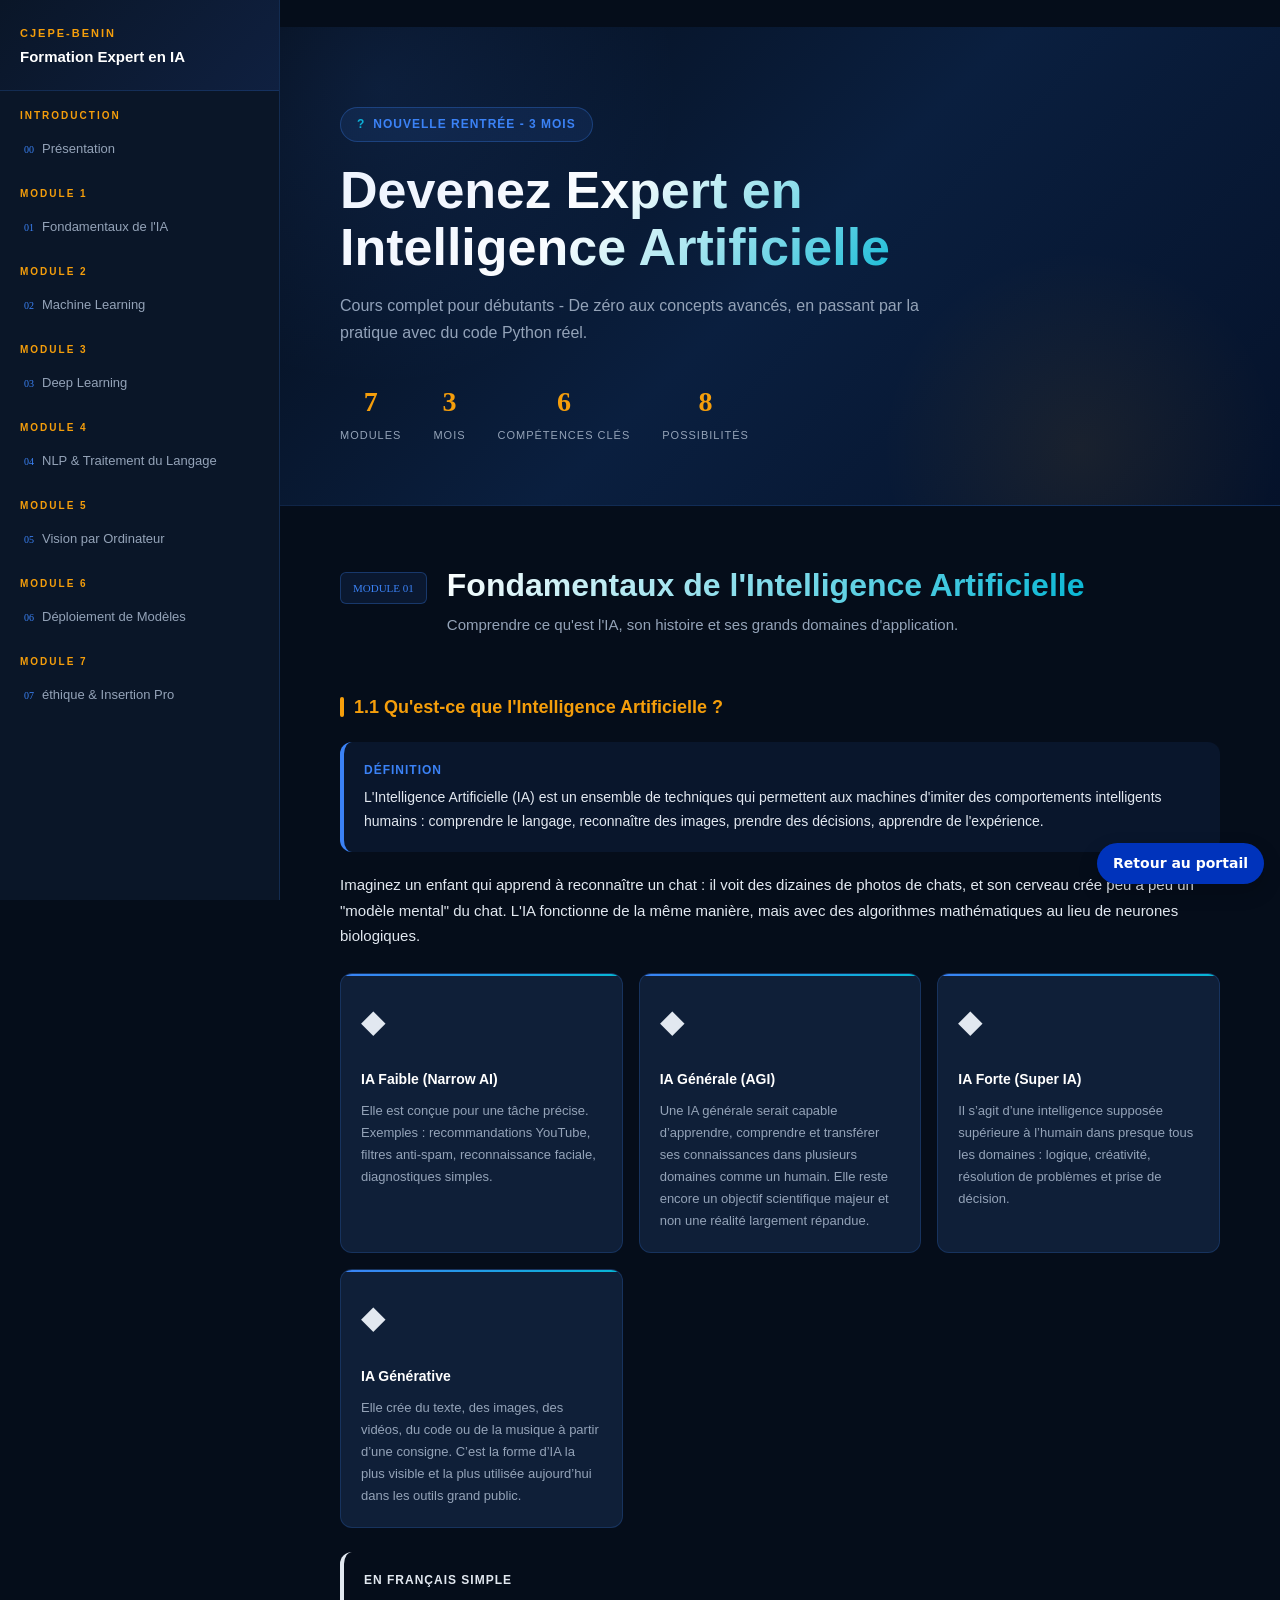
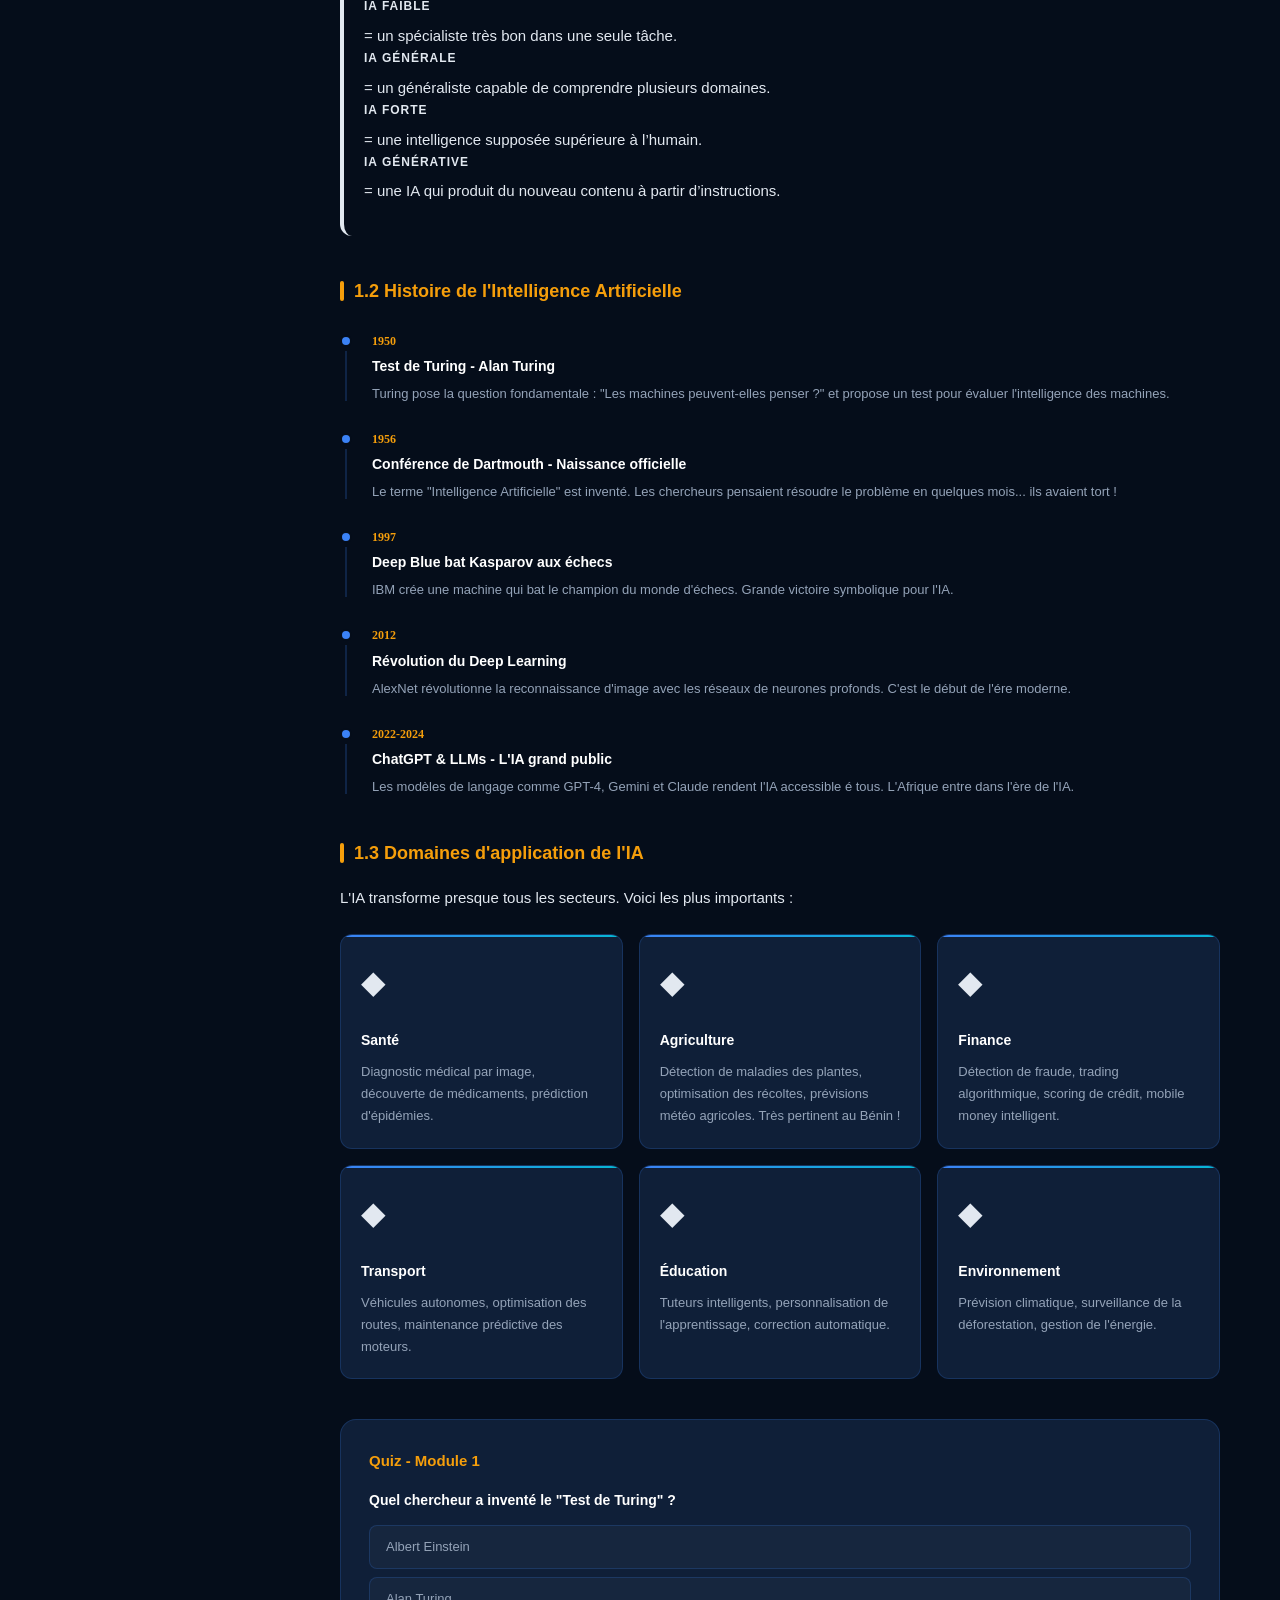
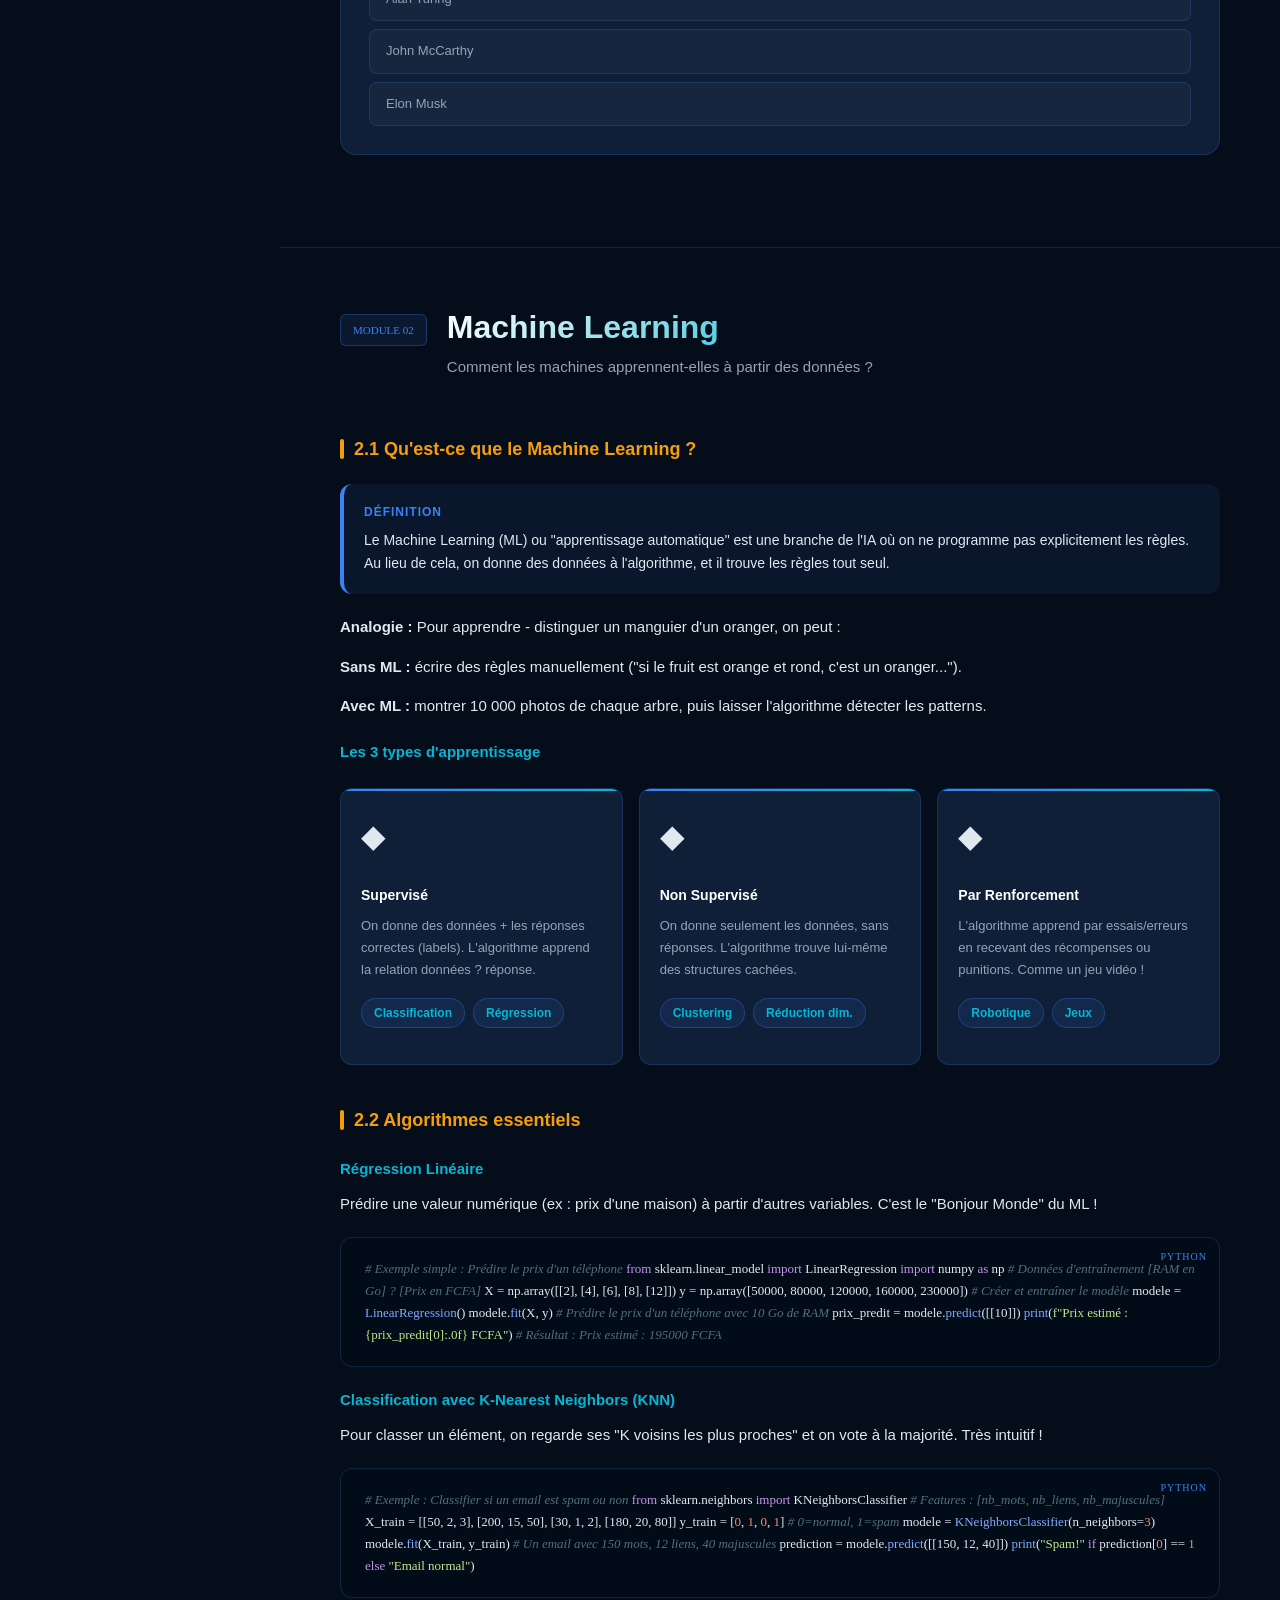
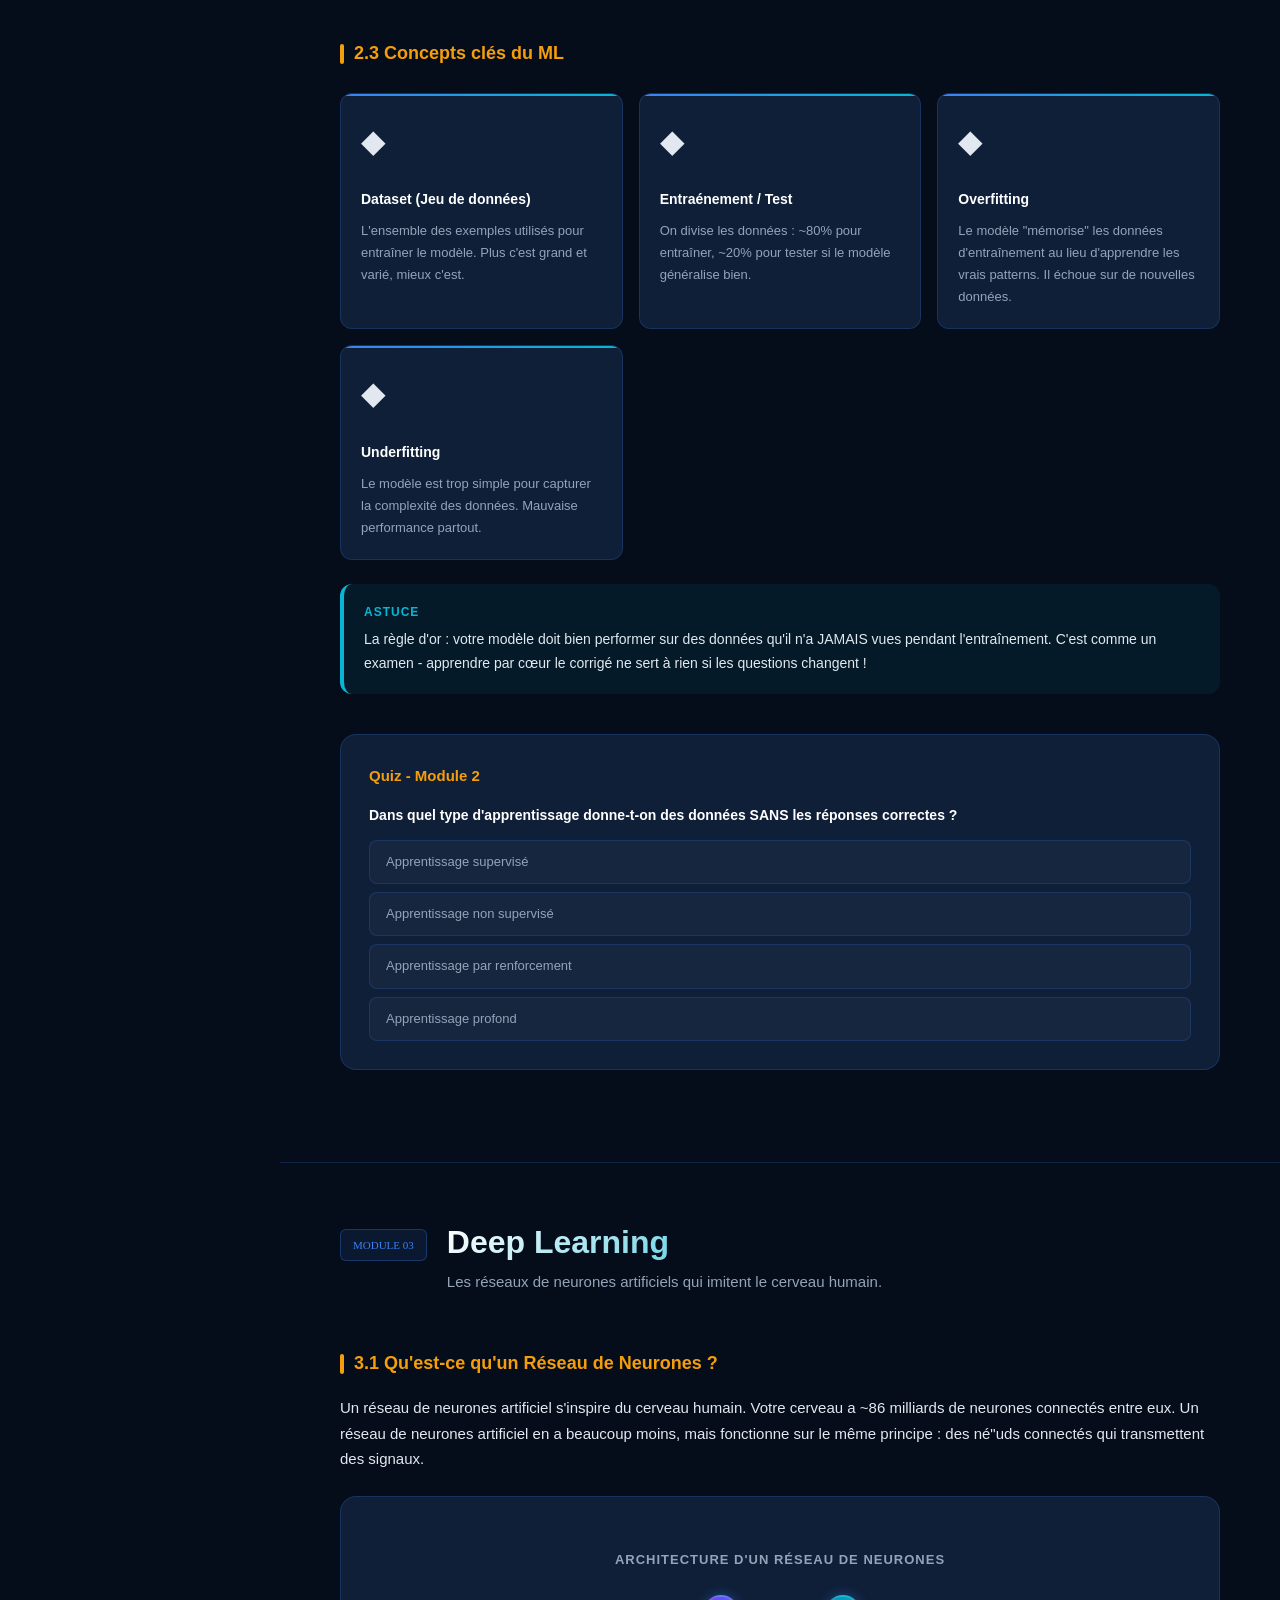
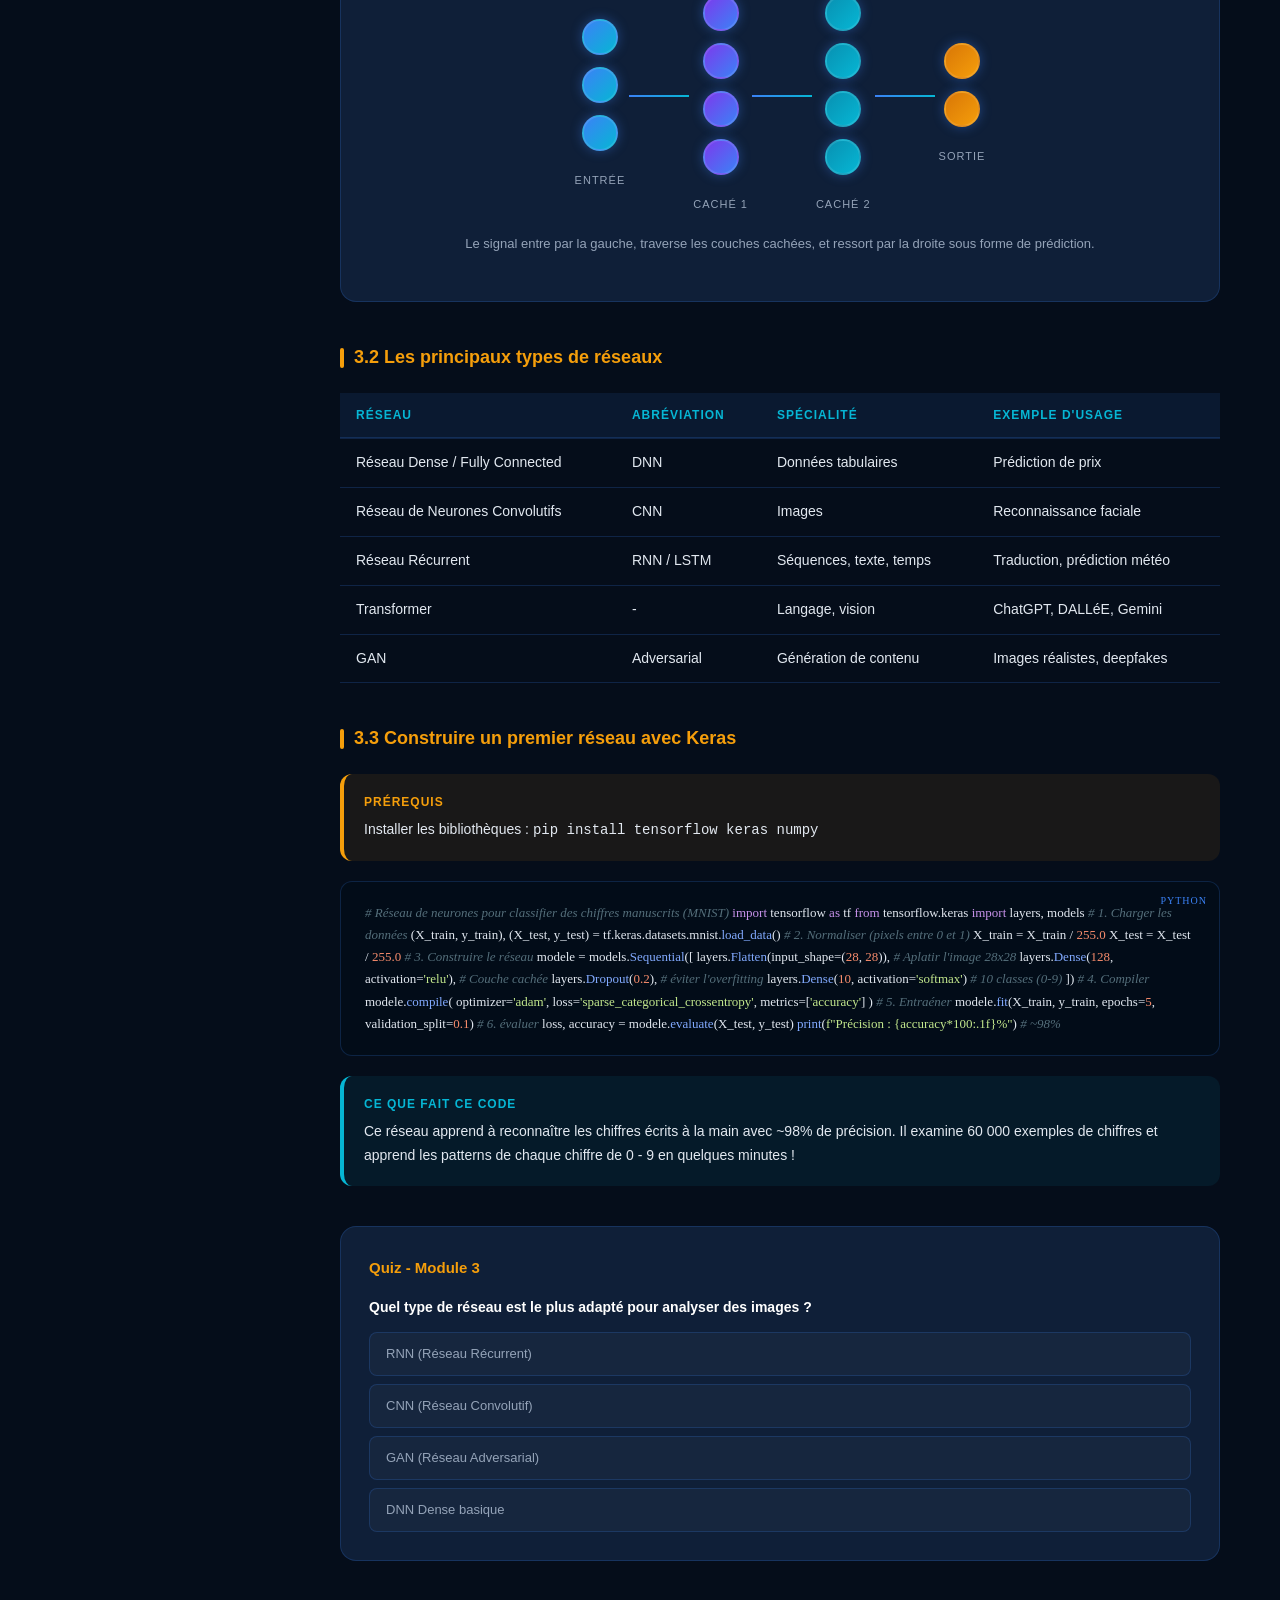
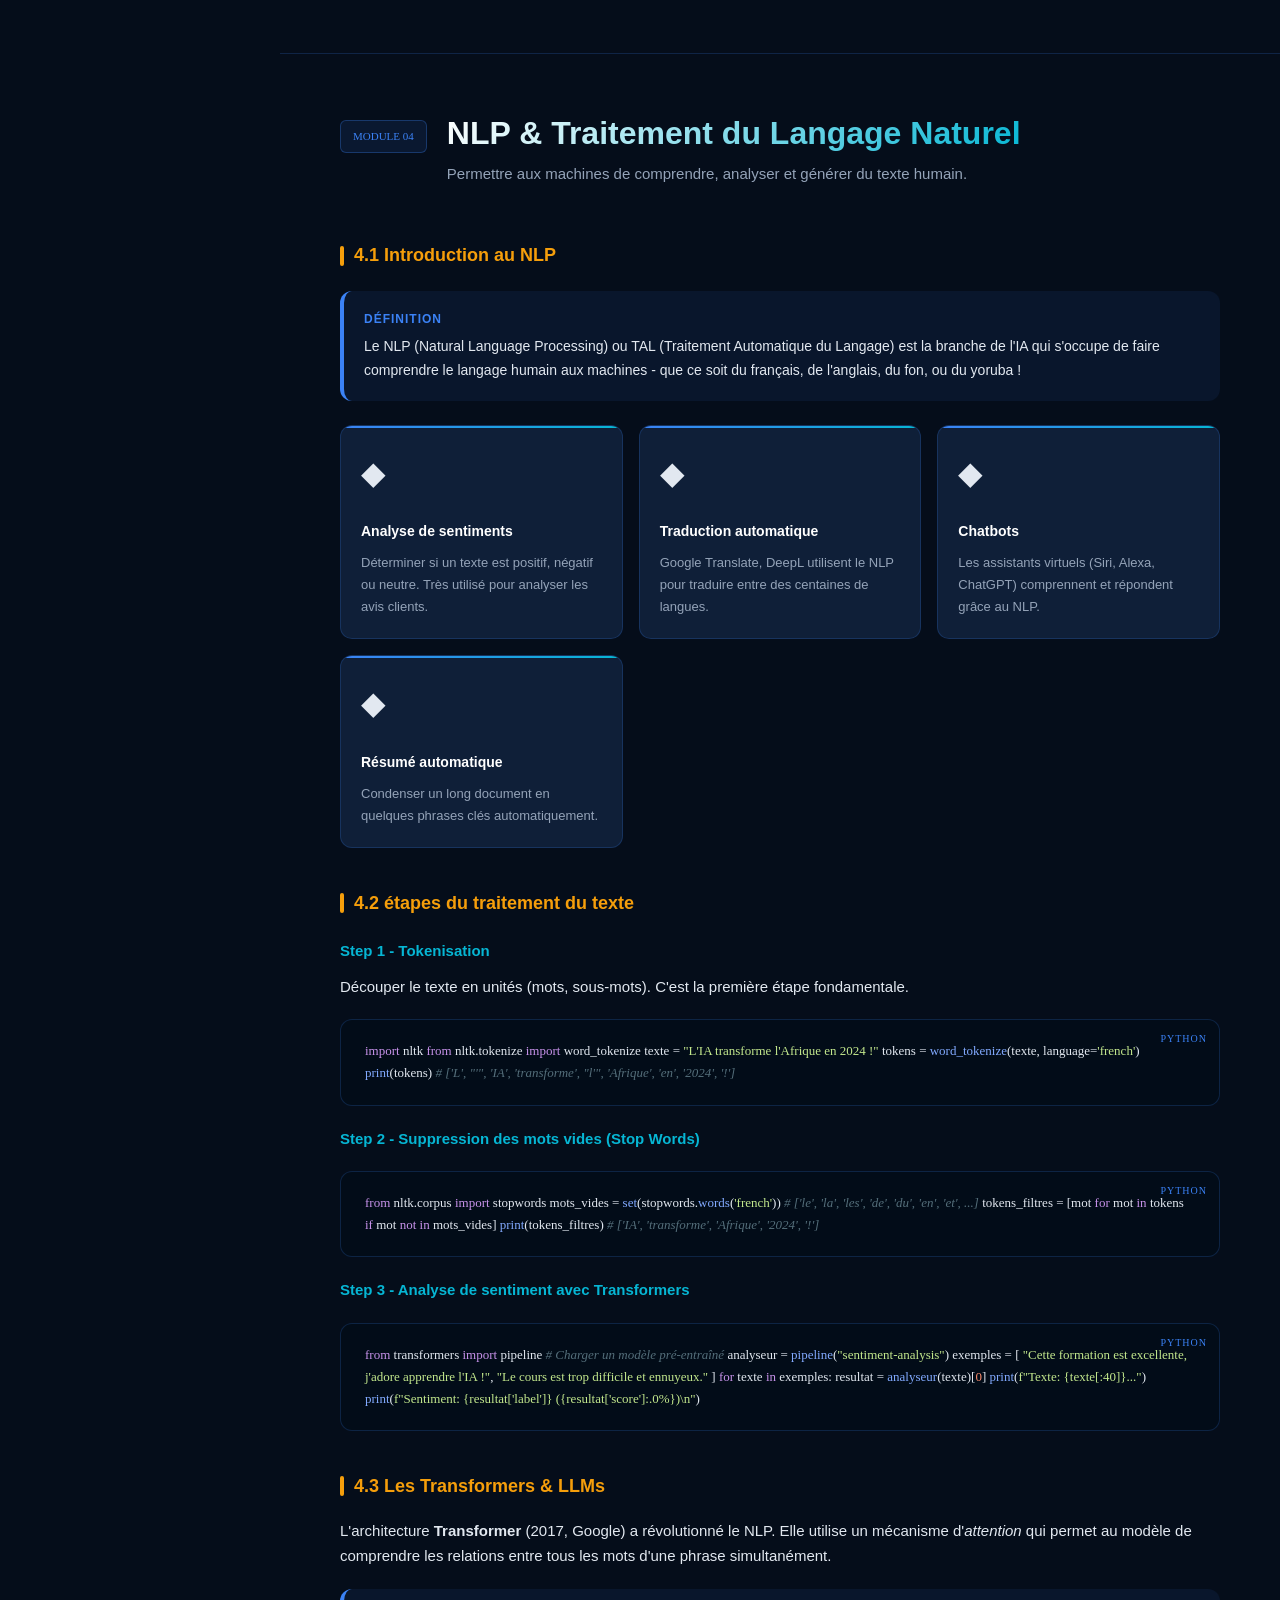
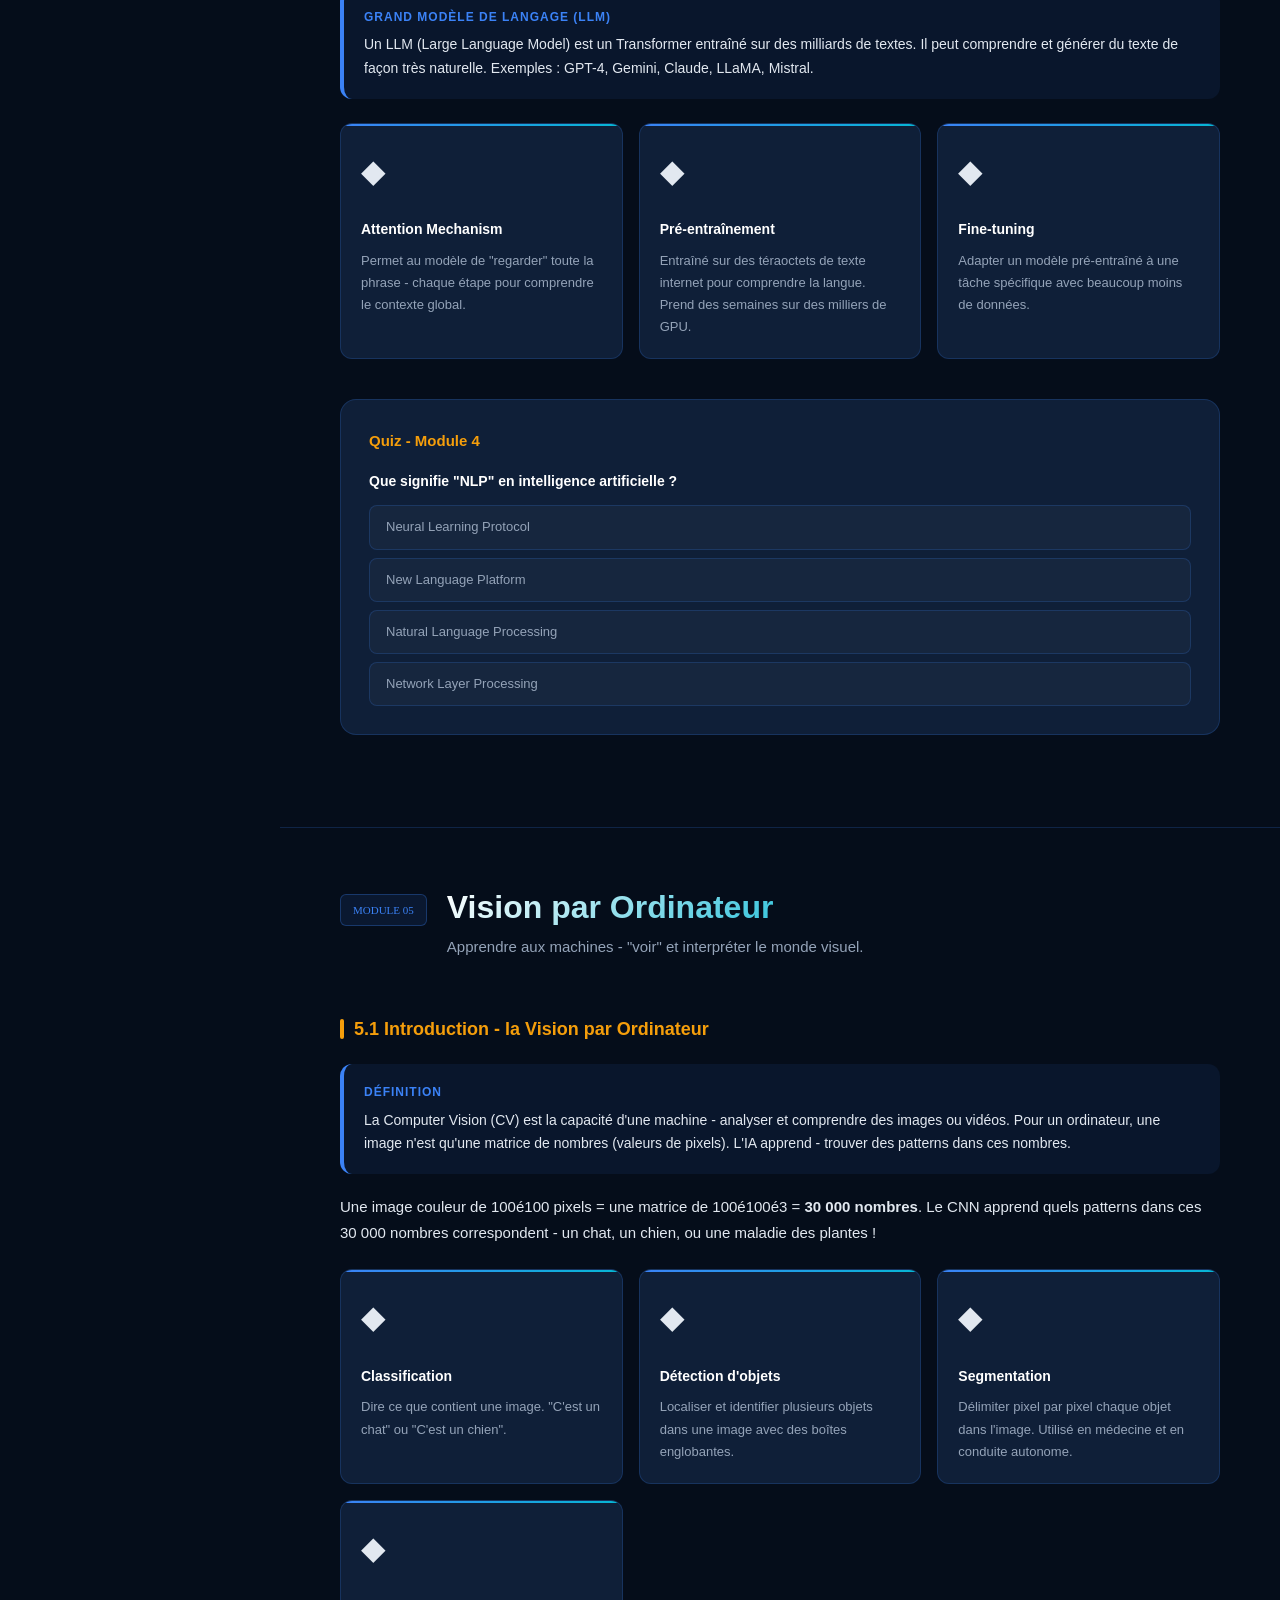
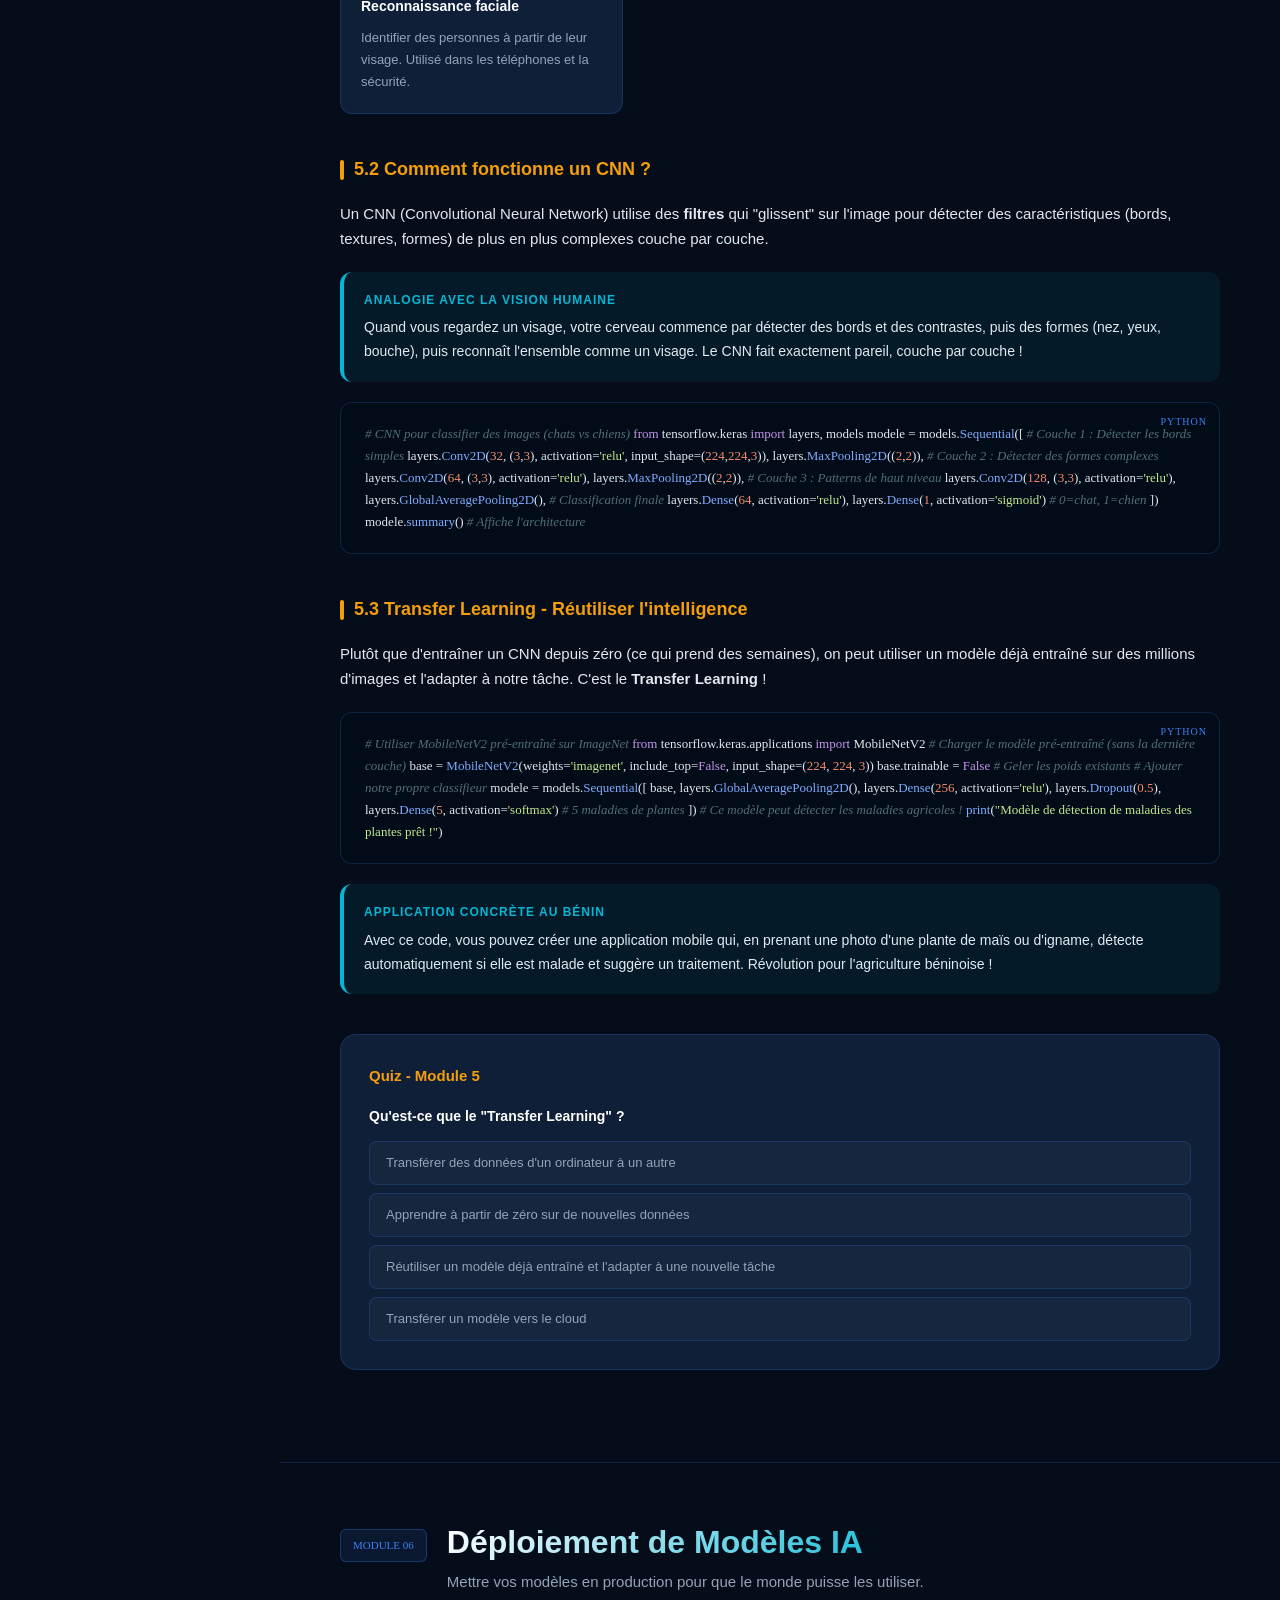
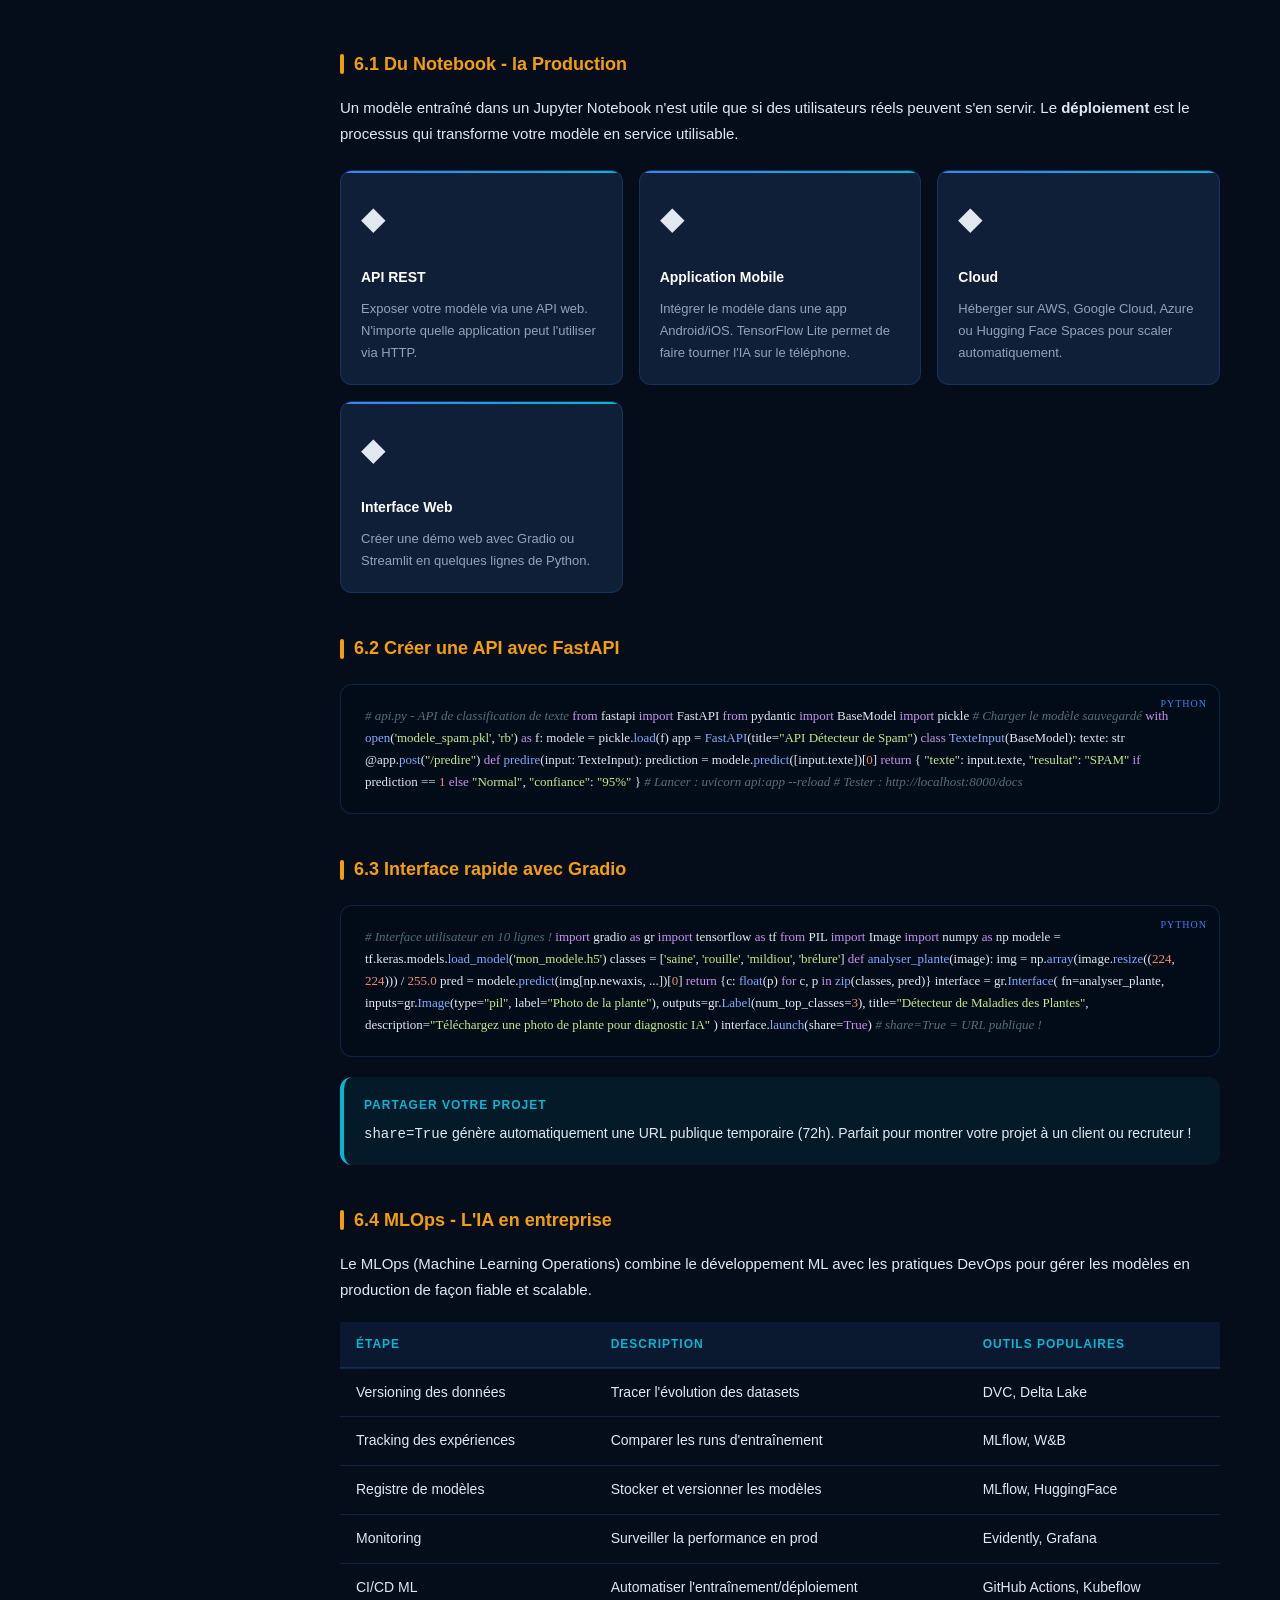
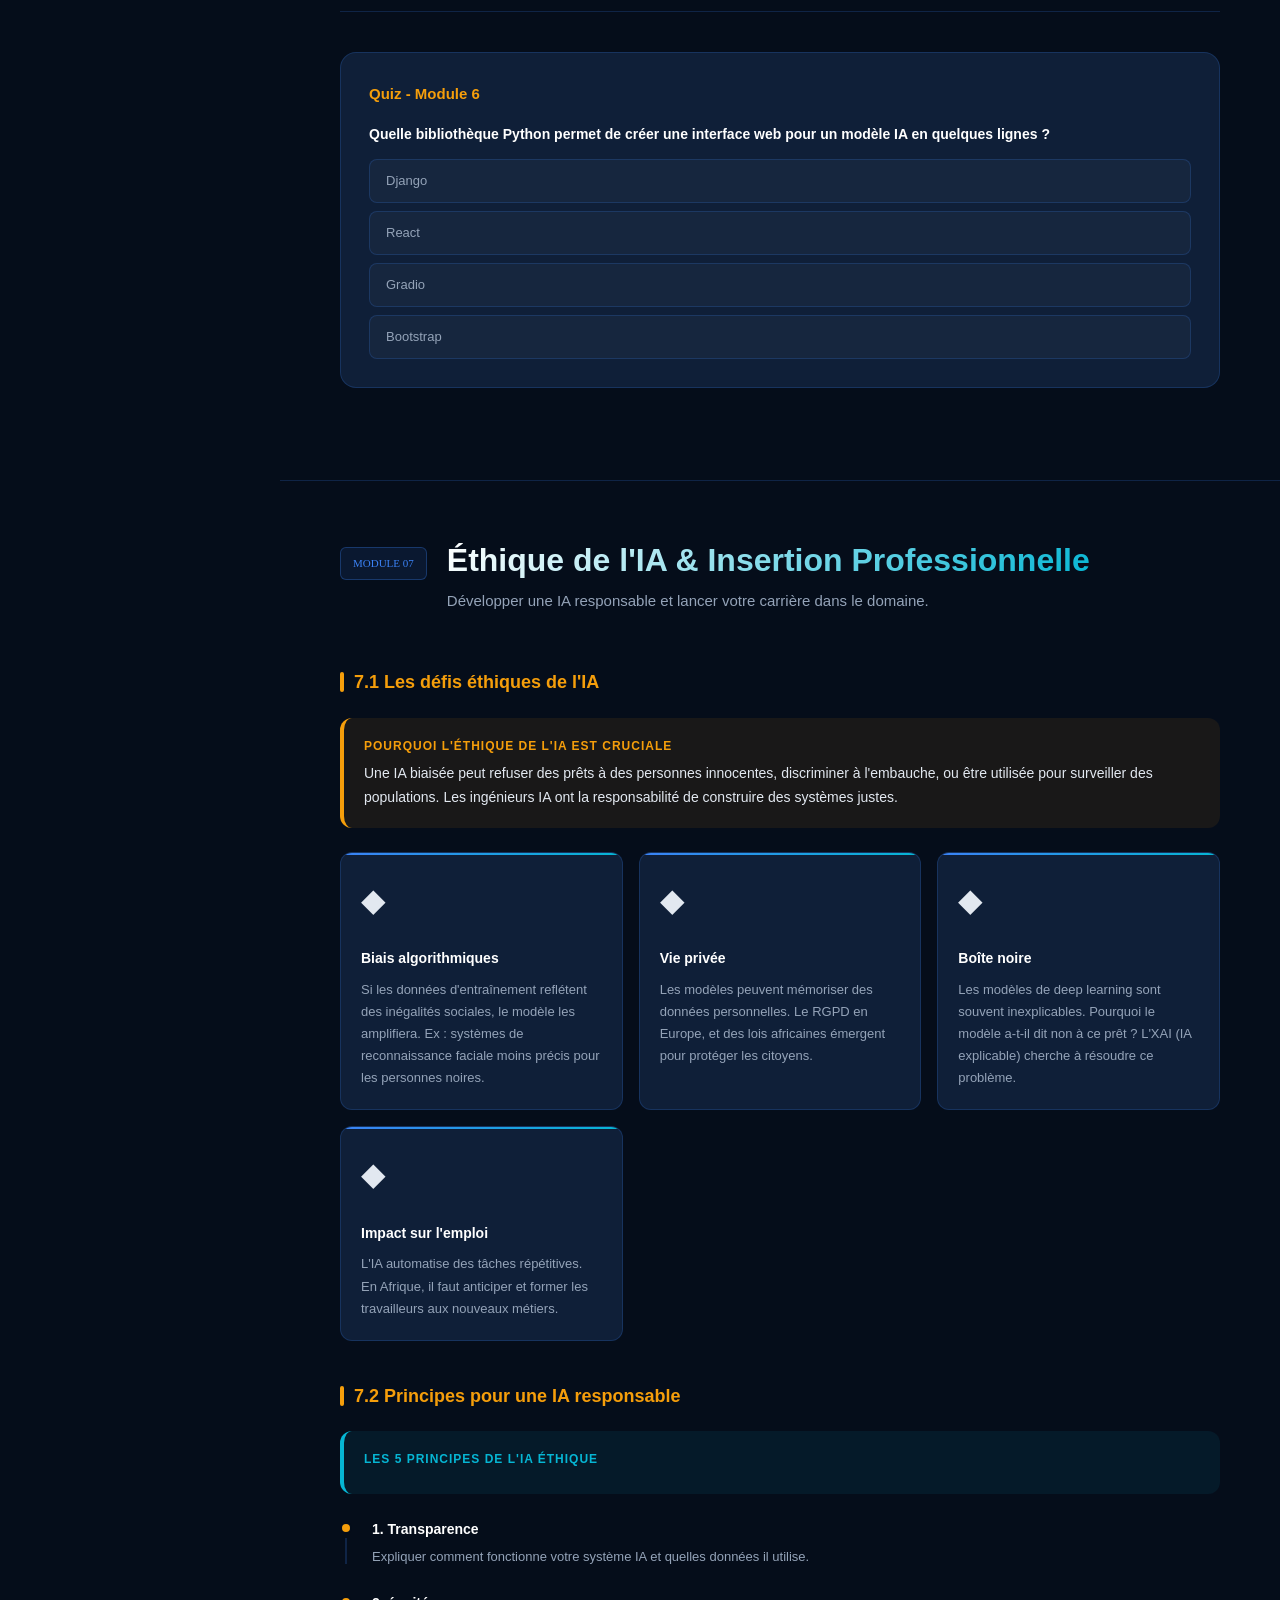
==== commit f9941cac: "Mise à jour IA générale et tableau comparatif" ====
--- a/Expert en intelligence Artificielle.html
+++ b/Expert en intelligence Artificielle.html
@@ -424,18 +424,31 @@
  <div class="card">
  <div class="card-icon">◆</div>
  <h4>IA Faible (Narrow AI)</h4>
- <p>Spécialisée dans une seule tâche. Ex : recommandations YouTube, filtre spam, reconnaissance faciale.</p>
+ <p>Elle est conçue pour une tâche précise. Exemples : recommandations YouTube, filtres anti-spam, reconnaissance faciale, diagnostiques simples.</p>
  </div>
  <div class="card">
  <div class="card-icon">◆</div>
  <h4>IA Générale (AGI)</h4>
- <p>Capable de raisonner sur n'importe quel sujet comme un humain. Encore théorique aujourd'hui.</p>
+ <p>Une IA générale serait capable d’apprendre, comprendre et transférer ses connaissances dans plusieurs domaines comme un humain. Elle reste encore un objectif scientifique majeur et non une réalité largement répandue.</p>
  </div>
  <div class="card">
  <div class="card-icon">◆</div>
  <h4>IA Forte (Super IA)</h4>
- <p>Surpasse l'humain dans tous les domaines. Sujet de science-fiction pour l'instant.</p>
- </div>
+ <p>Il s’agit d’une intelligence supposée supérieure à l’humain dans presque tous les domaines : logique, créativité, résolution de problèmes et prise de décision.</p>
+ </div>
+ <div class="card">
+ <div class="card-icon">◆</div>
+ <h4>IA Générative</h4>
+ <p>Elle crée du texte, des images, des vidéos, du code ou de la musique à partir d’une consigne. C’est la forme d’IA la plus visible et la plus utilisée aujourd’hui dans les outils grand public.</p>
+ </div>
+ </div>
+
+ <div class="info-box">
+ <strong>En français simple</strong>
+ <p><strong>IA faible</strong> = un spécialiste très bon dans une seule tâche.<br>
+ <strong>IA générale</strong> = un généraliste capable de comprendre plusieurs domaines.<br>
+ <strong>IA forte</strong> = une intelligence supposée supérieure à l’humain.<br>
+ <strong>IA générative</strong> = une IA qui produit du nouveau contenu à partir d’instructions.</p>
  </div>
  </div>
 
